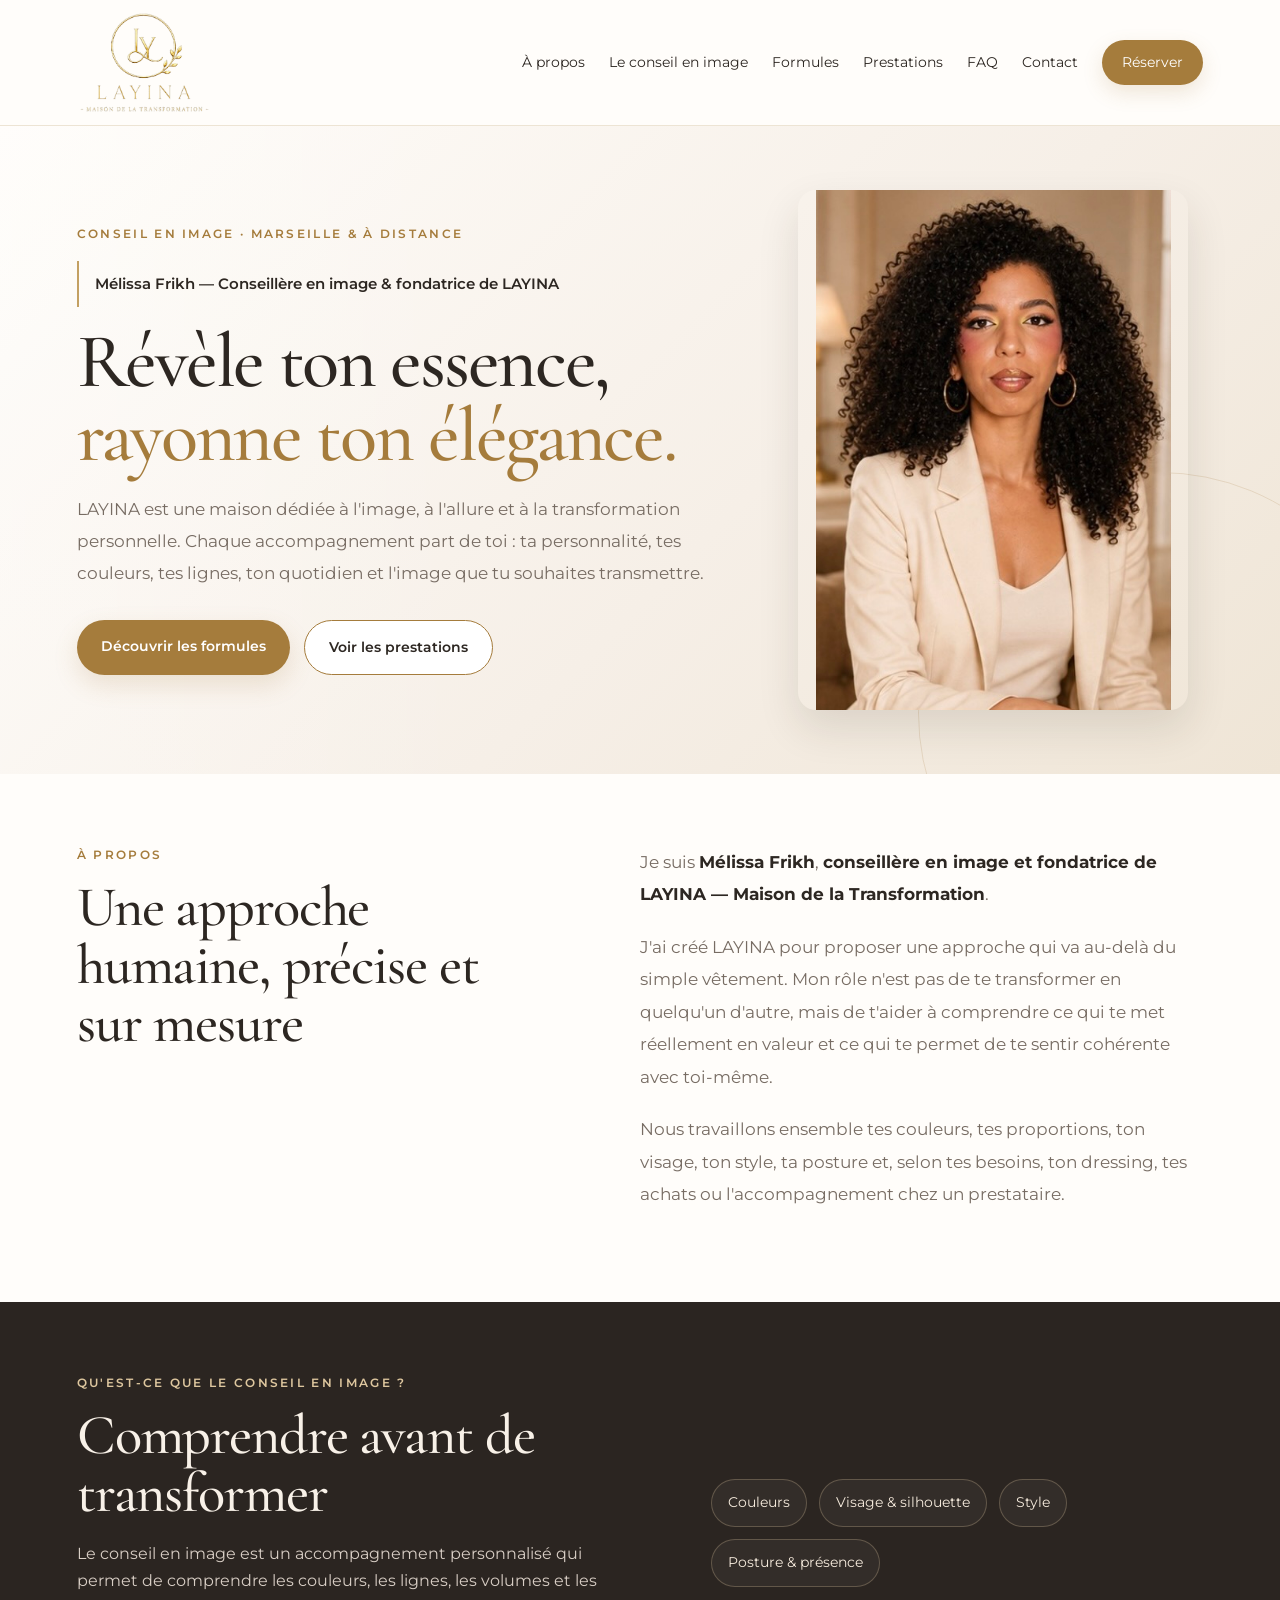
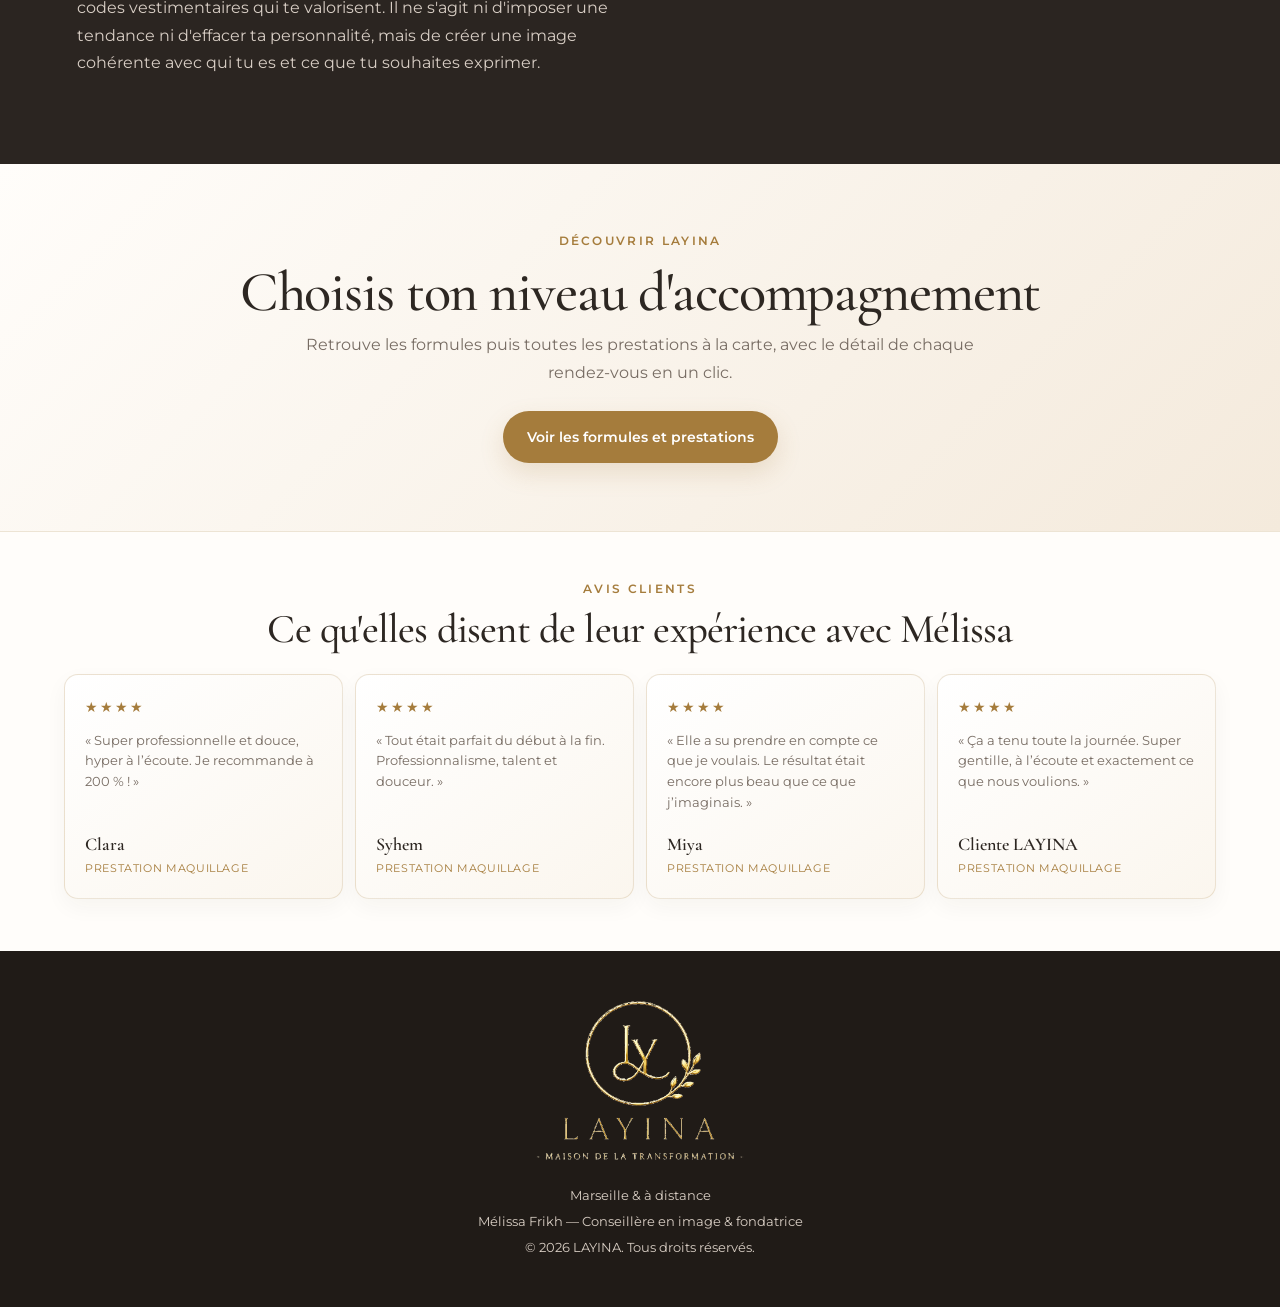
==== index.html @ 698fbc64 "Remove duplicate homepage photo" ====
<!doctype html><html lang="fr"><head><meta charset="utf-8"><meta name="viewport" content="width=device-width,initial-scale=1"><meta name="description" content="LAYINA, Maison de la Transformation à Marseille. Conseil en image sur mesure par Mélissa Frikh."><title>LAYINA — Maison de la Transformation</title><link rel="preconnect" href="https://fonts.googleapis.com"><link rel="preconnect" href="https://fonts.gstatic.com" crossorigin><link href="https://fonts.googleapis.com/css2?family=Cormorant+Garamond:wght@500;600&family=Montserrat:wght@400;500;600&display=swap" rel="stylesheet"><link rel="stylesheet" href="styles.css"><link rel="stylesheet" href="premium.css"><link rel="stylesheet" href="site-additions.css"></head><body><header class="site-header"><a class="wordmark logo-link" href="index.html" aria-label="LAYINA — Accueil"><img class="header-logo" src="assets/logo-layina.png" alt="LAYINA — Maison de la transformation"></a><button class="menu-button" type="button" aria-label="Ouvrir le menu">☰</button><nav><a href="#apropos">À propos</a><a href="#conseil">Le conseil en image</a><a href="prestations.html#formules">Formules</a><a href="prestations.html#prestations">Prestations</a><a href="faq.html">FAQ</a><a href="faq.html#contact">Contact</a><a class="nav-cta" href="https://calendly.com/layina_maison" target="_blank" rel="noopener">Réserver</a></nav></header><main><section class="hero" id="accueil"><div class="hero-copy"><p class="eyebrow">Conseil en image · Marseille & à distance</p><p class="founder-line">Mélissa Frikh — Conseillère en image & fondatrice de LAYINA</p><h1>Révèle ton essence,<br><em>rayonne ton élégance.</em></h1><p class="hero-lead">LAYINA est une maison dédiée à l'image, à l'allure et à la transformation personnelle. Chaque accompagnement part de toi : ta personnalité, tes couleurs, tes lignes, ton quotidien et l'image que tu souhaites transmettre.</p><div class="hero-actions"><a class="button primary" href="prestations.html#formules">Découvrir les formules</a><a class="button secondary" href="prestations.html#prestations">Voir les prestations</a></div></div><div class="hero-photo-wrap"><img class="hero-photo" src="assets/photo-accueil.jpg" alt="Mélissa Frikh — Fondatrice de LAYINA"></div></section><section class="about section compact-section" id="apropos"><div class="about-heading"><p class="eyebrow">À propos</p><h2>Une approche humaine, précise et sur mesure</h2></div><div class="about-copy"><p>Je suis <strong>Mélissa Frikh</strong>, <strong>conseillère en image et fondatrice de LAYINA — Maison de la Transformation</strong>.</p><p>J'ai créé LAYINA pour proposer une approche qui va au-delà du simple vêtement. Mon rôle n'est pas de te transformer en quelqu'un d'autre, mais de t'aider à comprendre ce qui te met réellement en valeur et ce qui te permet de te sentir cohérente avec toi-même.</p><p>Nous travaillons ensemble tes couleurs, tes proportions, ton visage, ton style, ta posture et, selon tes besoins, ton dressing, tes achats ou l'accompagnement chez un prestataire.</p></div></section><section class="editorial section compact-section" id="conseil"><div class="editorial-intro"><p class="eyebrow">Qu'est-ce que le conseil en image ?</p><h2>Comprendre avant de transformer</h2><p>Le conseil en image est un accompagnement personnalisé qui permet de comprendre les couleurs, les lignes, les volumes et les codes vestimentaires qui te valorisent. Il ne s'agit ni d'imposer une tendance ni d'effacer ta personnalité, mais de créer une image cohérente avec qui tu es et ce que tu souhaites exprimer.</p></div><div class="editorial-points"><span>Couleurs</span><span>Visage & silhouette</span><span>Style</span><span>Posture & présence</span></div></section><section class="home-cta"><p class="eyebrow">Découvrir LAYINA</p><h2>Choisis ton niveau d'accompagnement</h2><p>Retrouve les formules puis toutes les prestations à la carte, avec le détail de chaque rendez-vous en un clic.</p><a class="button primary" href="prestations.html">Voir les formules et prestations</a></section><section class="reviews" id="avis"><div class="reviews-inner"><div class="reviews-heading"><p class="eyebrow">Avis clients</p><h2>Ce qu'elles disent de leur expérience avec Mélissa</h2></div><div class="reviews-grid"><article class="review-card"><span class="review-stars">★★★★</span><p>« Super professionnelle et douce, hyper à l’écoute. Je recommande à 200 % ! »</p><strong>Clara</strong><small>Prestation maquillage</small></article><article class="review-card"><span class="review-stars">★★★★</span><p>« Tout était parfait du début à la fin. Professionnalisme, talent et douceur. »</p><strong>Syhem</strong><small>Prestation maquillage</small></article><article class="review-card"><span class="review-stars">★★★★</span><p>« Elle a su prendre en compte ce que je voulais. Le résultat était encore plus beau que ce que j’imaginais. »</p><strong>Miya</strong><small>Prestation maquillage</small></article><article class="review-card"><span class="review-stars">★★★★</span><p>« Ça a tenu toute la journée. Super gentille, à l’écoute et exactement ce que nous voulions. »</p><strong>Cliente LAYINA</strong><small>Prestation maquillage</small></article></div></div></section></main><footer><div class="footer-logo-wrap"><img class="footer-logo" src="assets/logo-layina.png" alt="LAYINA — Maison de la transformation"></div><p>Marseille & à distance</p><p>Mélissa Frikh — Conseillère en image & fondatrice</p><p>© <span id="year"></span> LAYINA. Tous droits réservés.</p></footer><script src="script.js"></script></body></html>
---- styles.css ----
:root{--cream:#f6efe7;--cream2:#fcfaf7;--paper:#fffdfa;--ink:#2d2722;--muted:#776c63;--gold:#c3a062;--gold2:#a57c3c;--dark:#2b2521;--line:rgba(165,124,60,.20);--shadow:0 16px 42px rgba(52,39,24,.08)}*{box-sizing:border-box}html{scroll-behavior:smooth}body{margin:0;background:var(--cream2);color:var(--ink);font-family:Montserrat,Arial,sans-serif;line-height:1.7}a{color:inherit;text-decoration:none}h1,h2,h3,.package-name{font-family:"Cormorant Garamond",Georgia,serif;font-weight:500}.site-header{position:sticky;top:0;z-index:60;display:flex;align-items:center;justify-content:space-between;padding:10px 6vw;background:rgba(255,253,250,.96);backdrop-filter:blur(12px);border-bottom:1px solid var(--line)}.wordmark{display:flex;flex-direction:column;line-height:1}.wordmark span{font-family:"Cormorant Garamond",Georgia,serif;font-size:2.1rem;font-weight:600;letter-spacing:.16em;color:var(--gold2)}.wordmark small{margin-top:6px;font-size:.61rem;text-transform:uppercase;letter-spacing:.13em;color:var(--gold2)}.logo-link{display:flex;align-items:center;flex-shrink:0}.header-logo{display:block;width:190px;max-height:82px;object-fit:contain}.site-header nav{display:flex;align-items:center;gap:24px;font-size:.86rem}.site-header nav a:hover{color:var(--gold2)}.nav-cta{background:var(--gold2);color:#fff;padding:11px 20px;border-radius:999px}.menu-button{display:none;border:0;background:none;color:var(--ink);font-size:1.7rem}.hero,.page-hero{position:relative;overflow:hidden;padding:92px 8vw;background:radial-gradient(circle at 86% 10%,rgba(195,160,98,.15),transparent 28%),linear-gradient(135deg,#fffdfa 0%,#f6efe7 52%,#efe5d6 100%)}.page-hero-compact{padding:64px 8vw}.hero:after,.page-hero:after{content:"";position:absolute;right:-120px;bottom:-180px;width:480px;height:480px;border:1px solid rgba(165,124,60,.18);border-radius:50%}.hero-copy{position:relative;z-index:1;max-width:900px}.eyebrow{text-transform:uppercase;letter-spacing:.20em;font-size:.72rem;color:var(--gold2);font-weight:600;margin:0}.founder-line{margin:16px 0 0;padding:10px 16px;border-left:2px solid var(--gold);font-size:.95rem;font-weight:600}h1{font-size:clamp(3.6rem,6vw,6.4rem);line-height:.96;margin:18px 0 22px;letter-spacing:-.03em}h1 em{color:var(--gold2);font-style:normal}.hero-lead,.page-hero>p:last-child{font-size:1.05rem;color:var(--muted);max-width:760px;line-height:1.9}.hero-actions{display:flex;gap:14px;flex-wrap:wrap;margin-top:30px}.button{display:inline-block;padding:14px 24px;border-radius:999px;font-weight:600;font-size:.9rem;transition:.2s}.button:hover{transform:translateY(-1px)}.primary{background:var(--gold2);color:#fff}.secondary{border:1px solid var(--gold2);background:#fff;color:var(--ink)}.section{padding:82px 6vw}.compact-section{padding-top:72px;padding-bottom:72px}.about{display:grid;grid-template-columns:.9fr 1.1fr;gap:8vw;background:var(--paper)}.about-heading{position:sticky;top:130px}h2{font-size:clamp(2.5rem,4.4vw,4.6rem);line-height:1.03;margin:12px 0 18px;letter-spacing:-.02em}.about-copy{font-size:1.04rem;color:var(--muted);line-height:1.95}.about-copy p{margin:0 0 20px}.about-copy strong{color:var(--ink)}.section-heading{max-width:880px;margin-bottom:48px}.section-heading.centered{text-align:center;margin:0 auto 44px}.section-heading>p:last-child{color:var(--muted)}.editorial{background:var(--dark);color:#f8f1e8;display:grid;grid-template-columns:1.05fr .95fr;gap:7vw;align-items:center}.editorial .eyebrow{color:#dec79f}.editorial-intro>p:last-child{color:#d8cec5;max-width:620px}.editorial-points{display:flex;flex-wrap:wrap;gap:12px;align-content:center}.editorial-points span{padding:11px 16px;border:1px solid rgba(222,199,159,.28);border-radius:999px;color:#f5eadc;background:rgba(255,255,255,.04);font-size:.88rem}.home-cta{text-align:center;padding:68px 6vw;background:linear-gradient(135deg,#fffdfa,#f4eadc)}.home-cta h2{margin-bottom:10px}.home-cta>p:not(.eyebrow){max-width:700px;margin:0 auto 25px;color:var(--muted)}.packages{background:var(--cream2)}.packages-grid{display:grid;grid-template-columns:repeat(3,1fr);gap:24px;max-width:1250px;margin:0 auto}.package{position:relative;background:#fff;border:1px solid var(--line);padding:38px;box-shadow:var(--shadow);display:flex;flex-direction:column;border-radius:16px}.package.featured{border:2px solid var(--gold);background:linear-gradient(180deg,#fffdf9,#f5ecdd);transform:translateY(-7px)}.badge{position:absolute;top:-15px;left:50%;transform:translateX(-50%);background:var(--gold2);color:#fff;padding:5px 18px;border-radius:999px;font-size:.7rem;text-transform:uppercase;letter-spacing:.15em;white-space:nowrap}.package-kicker{text-transform:uppercase;letter-spacing:.15em;font-size:.68rem;color:var(--gold2);font-weight:600;margin:0 0 4px}.package-name{font-size:2.15rem;margin:0}.package h3{font-size:3.1rem;color:var(--gold2);margin:6px 0 22px}.package ul{padding-left:20px;color:var(--muted);margin-bottom:28px}.package li{margin-bottom:9px}.package a{margin-top:auto;display:block;text-align:center;border:1px solid var(--gold2);padding:12px 16px;border-radius:999px;font-size:.82rem;font-weight:600}.package.featured a{background:var(--gold2);color:#fff}.services-accordion{background:var(--paper)}.accordion-list{max-width:1080px;margin:0 auto;display:flex;flex-direction:column;gap:10px}.accordion-list details{background:#fff;border:1px solid var(--line);border-radius:14px;box-shadow:0 8px 24px rgba(52,39,24,.045);overflow:hidden}.accordion-list summary{list-style:none;cursor:pointer;display:grid;grid-template-columns:46px 1fr auto;align-items:center;gap:14px;padding:18px 22px}.accordion-list summary::-webkit-details-marker{display:none}.accordion-list summary span{font-family:"Cormorant Garamond",Georgia,serif;color:var(--gold);font-size:1.35rem}.accordion-list summary strong{font-family:"Cormorant Garamond",Georgia,serif;font-size:1.45rem;font-weight:500}.accordion-list summary small{color:var(--gold2);font-weight:600;white-space:nowrap}.accordion-list summary:after{content:"+";grid-column:4;font-size:1.4rem;color:var(--gold2)}.accordion-list details[open] summary{background:linear-gradient(90deg,#fff,#fbf6ee);border-bottom:1px solid var(--line)}.accordion-list details[open] summary:after{content:"−"}.accordion-content{display:grid;grid-template-columns:repeat(3,1fr);gap:26px;padding:24px 24px 26px}.accordion-content h3{font-size:1.4rem;margin:0 0 7px;color:var(--gold2)}.accordion-content p{margin:0;color:var(--muted);font-size:.93rem}.contact{display:grid;grid-template-columns:1.1fr .9fr;gap:70px;padding:80px 7vw;background:linear-gradient(135deg,#f7f0e7,#efe4d4)}.contact>div:first-child p:not(.eyebrow){color:var(--muted);max-width:650px;margin-bottom:24px}.contact-links{display:flex;flex-direction:column;justify-content:center;gap:16px}.contact-links a{font-size:1.02rem;border-bottom:1px solid rgba(45,39,34,.14);padding-bottom:12px}footer{text-align:center;padding:48px 20px;background:#201b17;color:#d8cec4}.footer-logo-wrap{display:flex;justify-content:center;margin:0 auto 14px}.footer-logo{display:block;width:260px;max-width:80vw;height:auto;object-fit:contain}.footer-brand{display:flex;flex-direction:column;align-items:center;margin-bottom:15px;color:var(--gold)}.footer-brand strong{font-family:"Cormorant Garamond",Georgia,serif;font-size:2.3rem;letter-spacing:.16em}.footer-brand span{font-size:.68rem;letter-spacing:.13em;text-transform:uppercase}footer p{margin:4px 0;font-size:.82rem}@media(max-width:1050px){.packages-grid{grid-template-columns:1fr}.package.featured{transform:none}}@media(max-width:900px){.menu-button{display:block}.site-header nav{display:none;position:absolute;left:0;right:0;top:86px;background:#fff;padding:24px 6vw;flex-direction:column;align-items:flex-start;border-bottom:1px solid var(--line)}.site-header nav.open{display:flex}.about,.editorial,.contact{grid-template-columns:1fr}.about-heading{position:static}.accordion-content{grid-template-columns:1fr}}@media(max-width:600px){.site-header{padding:8px 18px}.header-logo{width:155px;max-height:68px}.wordmark span{font-size:1.72rem}.wordmark small{font-size:.55rem}.hero,.page-hero{padding:64px 20px}.page-hero-compact{padding:48px 20px}.hero-actions{flex-direction:column}.button{width:100%;text-align:center}.section,.contact{padding:58px 20px}h1{font-size:3.2rem}.packages-grid{gap:18px}.accordion-list summary{grid-template-columns:34px 1fr auto;padding:15px 16px;gap:10px}.accordion-list summary strong{font-size:1.2rem}.accordion-list summary small{font-size:.75rem}.accordion-list summary:after{display:none}.accordion-content{padding:20px 18px 22px}.editorial-points{gap:9px}.footer-logo{width:220px}}
---- premium.css ----
/* Finitions premium LAYINA */
.site-header nav a{position:relative}.site-header nav a:not(.nav-cta)::after{content:"";position:absolute;left:0;right:100%;bottom:-7px;height:1px;background:var(--gold2);transition:right .25s ease}.site-header nav a:not(.nav-cta):hover::after,.site-header nav a[aria-current="page"]::after{right:0}.nav-cta{box-shadow:0 8px 20px rgba(165,124,60,.18)}
.button{transition:transform .2s ease,box-shadow .2s ease,background .2s ease}.button:hover{transform:translateY(-2px)}.primary{box-shadow:0 10px 24px rgba(165,124,60,.18)}.primary:hover{box-shadow:0 14px 30px rgba(165,124,60,.24)}.secondary:hover{background:#fbf6ee}
.hero,.page-hero{isolation:isolate}.hero::before,.page-hero::before{content:"";position:absolute;inset:0;background:linear-gradient(90deg,rgba(255,255,255,.22),transparent 38%);pointer-events:none;z-index:0}.hero-copy,.page-hero>*{position:relative;z-index:1}
.package{transition:transform .25s ease,box-shadow .25s ease,border-color .25s ease}.package:hover{transform:translateY(-4px);box-shadow:0 22px 48px rgba(52,39,24,.11);border-color:rgba(165,124,60,.36)}.package.featured:hover{transform:translateY(-10px)}
.accordion-list details{transition:border-color .2s ease,box-shadow .2s ease}.accordion-list details:hover{border-color:rgba(165,124,60,.38);box-shadow:0 10px 28px rgba(52,39,24,.065)}.accordion-list details[open]{border-color:rgba(165,124,60,.42)}
.reviews{padding:48px 5vw 52px;background:var(--paper);border-top:1px solid var(--line)}.reviews-inner{max-width:1260px;margin:auto}.reviews-heading{text-align:center;max-width:760px;margin:0 auto 24px}.reviews-heading h2{font-size:clamp(2.1rem,3.2vw,3.3rem);margin:8px 0 0}.reviews-grid{display:grid;grid-template-columns:repeat(4,minmax(0,1fr));gap:12px}.review-card{display:flex;flex-direction:column;min-height:180px;padding:20px;background:linear-gradient(145deg,#fff,#fbf6ee);border:1px solid var(--line);border-radius:14px;box-shadow:0 8px 22px rgba(52,39,24,.045);transition:transform .2s ease,box-shadow .2s ease,border-color .2s ease}.review-card:hover{transform:translateY(-3px);box-shadow:0 14px 28px rgba(52,39,24,.07);border-color:rgba(165,124,60,.35)}.review-stars{display:block;margin-bottom:10px;color:var(--gold2);font-size:.9rem;letter-spacing:.14em}.review-card p{margin:0 0 16px;color:var(--muted);font-size:.84rem;line-height:1.55}.review-card strong{display:block;margin-top:auto;font-family:"Cormorant Garamond",Georgia,serif;font-size:1.12rem;font-weight:600;color:var(--ink)}.review-card small{display:block;margin-top:1px;color:var(--gold2);font-size:.66rem;letter-spacing:.06em;text-transform:uppercase}

/* Prestations en cartes avec photos */
.services-accordion .accordion-list{display:grid;grid-template-columns:repeat(3,minmax(0,1fr));gap:18px;max-width:1180px}.services-accordion .accordion-list details{border-radius:16px;background:#fff;overflow:hidden;align-self:start}.services-accordion .accordion-list summary{display:grid;grid-template-columns:1fr auto;gap:8px 12px;padding:0 0 16px;align-items:center}.services-accordion .accordion-list summary>span{display:none}.services-accordion .accordion-list summary strong{grid-column:1;font-size:1.45rem;padding:0 18px;line-height:1.1}.services-accordion .accordion-list summary small{grid-column:1;padding:0 18px;color:var(--gold2);font-size:.78rem}.services-accordion .accordion-list summary:after{grid-column:2;grid-row:2/4;align-self:center;margin-right:18px}.services-accordion .service-image{grid-column:1/-1;width:100%;height:245px;display:block;object-fit:cover;background:#f6efe7;margin:0 0 14px}.services-accordion .service-image-style{object-fit:cover;object-position:center;background:#f6efe7}.services-accordion .service-image-posture{object-fit:cover;object-position:center;background:#f6efe7}.services-accordion .accordion-list details[open] summary{background:#fff}.services-accordion .accordion-list details[open] .accordion-content{border-top:1px solid var(--line);background:#fffdfa}.services-accordion .accordion-content{grid-template-columns:1fr;padding:20px}.services-accordion .accordion-content>div+div{padding-top:14px;border-top:1px solid rgba(165,124,60,.12)}

/* Logo officiel + photo d'accueil */
.wordmark{width:220px;height:105px;background:none!important;overflow:hidden;display:flex;align-items:center;flex:0 0 auto}.wordmark span,.wordmark small{position:absolute;left:-9999px}.header-logo{display:block;width:220px!important;height:105px!important;max-width:220px!important;max-height:105px!important;object-fit:contain;object-position:left center}.footer-logo-wrap{display:flex;justify-content:center;align-items:center;margin:0 auto 18px}.footer-logo{display:block;width:220px!important;height:auto!important;max-width:220px!important;max-height:220px!important;object-fit:contain}
.hero{background:linear-gradient(90deg,#fffdfa 0%,#f6efe7 48%,rgba(246,239,231,.76) 60%,rgba(246,239,231,.12) 100%),url('assets/photo-accueil.jpg') right center/46% 100% no-repeat}.hero-copy{max-width:680px}

@media(max-width:1050px){.package.featured:hover{transform:translateY(-4px)}.services-accordion .accordion-list{grid-template-columns:repeat(2,minmax(0,1fr))}}
@media(max-width:900px){.reviews-grid{grid-template-columns:none;grid-auto-flow:column;grid-auto-columns:minmax(245px,72vw);overflow-x:auto;padding:2px 2px 10px;scroll-snap-type:x proximity;overscroll-behavior-inline:contain}.review-card{scroll-snap-align:start}.reviews-grid::-webkit-scrollbar{height:5px}.reviews-grid::-webkit-scrollbar-thumb{background:rgba(165,124,60,.25);border-radius:99px}.hero{background:linear-gradient(180deg,rgba(255,253,250,.98) 0%,rgba(246,239,231,.94) 58%,rgba(246,239,231,.82) 100%),url('assets/photo-accueil.jpg') center/cover no-repeat}.hero-copy{max-width:760px}.wordmark{width:190px;height:88px}.header-logo{width:190px!important;height:88px!important;max-width:190px!important;max-height:88px!important}.footer-logo{width:190px!important;max-width:190px!important}}
@media(max-width:600px){.reviews{padding:44px 20px 46px}.reviews-heading{margin-bottom:20px}.review-card{min-height:165px;padding:18px}.site-header nav a:not(.nav-cta)::after{display:none}.services-accordion .accordion-list{grid-template-columns:1fr}.services-accordion .service-image{height:235px}.services-accordion .accordion-list summary strong{font-size:1.35rem}.wordmark{width:170px;height:78px}.header-logo{width:170px!important;height:78px!important;max-width:170px!important;max-height:78px!important}.footer-logo{width:170px!important;max-width:170px!important}.package,.accordion-list details,.faq-list details,.contact-form{border-color:var(--line)!important;outline:none!important;-webkit-tap-highlight-color:transparent}.package:focus,.package:active,.accordion-list details:focus,.accordion-list details:active,.faq-list details:focus,.faq-list details:active{border-color:var(--line)!important;outline:none!important}}
---- site-additions.css ----
.faq-section{padding:82px 6vw;background:var(--cream2)}.faq-wrap{max-width:980px;margin:0 auto}.faq-heading{text-align:center;max-width:760px;margin:0 auto 38px}.faq-heading h2{margin-bottom:12px}.faq-heading>p:last-child{color:var(--muted)}.faq-list{display:flex;flex-direction:column;gap:10px}.faq-list details{background:#fff;border:1px solid var(--line);border-radius:14px;overflow:hidden;box-shadow:0 8px 24px rgba(52,39,24,.045)}.faq-list summary{cursor:pointer;list-style:none;padding:19px 22px;font-family:"Cormorant Garamond",Georgia,serif;font-size:1.35rem;font-weight:600;display:flex;align-items:center;justify-content:space-between;gap:18px}.faq-list summary::-webkit-details-marker{display:none}.faq-list summary:after{content:"+";color:var(--gold2);font-family:Montserrat,Arial,sans-serif;font-size:1.25rem;font-weight:400}.faq-list details[open] summary{border-bottom:1px solid var(--line);background:linear-gradient(90deg,#fff,#fbf6ee)}.faq-list details[open] summary:after{content:"−"}.faq-answer{padding:18px 22px 22px;color:var(--muted)}.faq-answer p{margin:0}.contact-form-section{padding:82px 6vw;background:linear-gradient(135deg,#fffdfa,#f3e8d8)}.contact-form-wrap{max-width:1120px;margin:0 auto;display:grid;grid-template-columns:.85fr 1.15fr;gap:64px;align-items:start}.contact-form-intro p:not(.eyebrow){color:var(--muted);max-width:520px}.contact-email{display:inline-block;margin-top:12px;color:var(--gold2);font-weight:600;border-bottom:1px solid rgba(165,124,60,.35)}.contact-form{background:#fff;border:1px solid var(--line);border-radius:18px;padding:30px;box-shadow:var(--shadow)}.form-grid{display:grid;grid-template-columns:1fr 1fr;gap:18px}.form-field{display:flex;flex-direction:column;gap:7px}.form-field.full{grid-column:1/-1}.form-field label{font-size:.78rem;font-weight:600;letter-spacing:.04em}.form-field input,.form-field select,.form-field textarea{width:100%;border:1px solid rgba(45,39,34,.18);border-radius:10px;background:#fffdfa;color:var(--ink);font:inherit;padding:12px 13px;outline:none}.form-field textarea{min-height:140px;resize:vertical}.form-field input:focus,.form-field select:focus,.form-field textarea:focus{border-color:var(--gold2);box-shadow:0 0 0 3px rgba(165,124,60,.10)}.form-submit{border:0;cursor:pointer;margin-top:18px}.form-note{margin:13px 0 0;color:var(--muted);font-size:.76rem;line-height:1.55}.form-status{margin-top:12px;font-size:.82rem;color:var(--gold2);font-weight:600}.footer-contact{margin-top:10px}.footer-contact a{color:var(--gold);border-bottom:1px solid rgba(195,160,98,.35)}@media(max-width:900px){.contact-form-wrap{grid-template-columns:1fr;gap:34px}}@media(max-width:600px){.faq-section,.contact-form-section{padding:58px 20px}.faq-list summary{font-size:1.18rem;padding:16px}.faq-answer{padding:16px}.contact-form{padding:20px}.form-grid{grid-template-columns:1fr}.form-field.full{grid-column:auto}}

/* Logos uniformes */
.site-header .wordmark{width:220px!important;height:105px!important;background:none!important;display:flex;align-items:center;overflow:hidden;flex:0 0 auto}.site-header .header-logo{display:block;width:220px!important;height:105px!important;max-width:220px!important;max-height:105px!important;object-fit:contain!important;object-position:left center}.footer-logo-wrap{display:flex;justify-content:center;align-items:center;margin:0 auto 18px}.footer-logo{display:block;width:220px!important;max-width:220px!important;height:auto!important;max-height:220px!important;object-fit:contain}footer{padding:44px 20px!important}

/* Photo d'accueil nette : vraie image, plus de background photo */
.hero{display:grid!important;grid-template-columns:minmax(0,1fr) minmax(300px,420px)!important;align-items:center!important;gap:44px!important;min-height:620px!important;padding:64px 6vw!important;background:linear-gradient(135deg,#fffdfa 0%,#f6efe7 58%,#efe5d6 100%)!important}.hero-copy{max-width:680px!important}.hero-photo-wrap{display:flex;justify-content:center;align-items:center;position:relative;z-index:1}.hero-photo{display:block;width:100%;max-width:390px;height:auto;max-height:520px;object-fit:contain;object-position:center;border-radius:18px;box-shadow:0 18px 42px rgba(52,39,24,.12)}.hero-photo-mobile-wrap{display:none}

/* Harmonisation mobile */
a,button,summary,.package,.accordion-list details,.faq-list details,.review-card,.contact-form,.form-field input,.form-field select,.form-field textarea{-webkit-tap-highlight-color:transparent}
@media(max-width:900px){.site-header .wordmark{width:190px!important;height:88px!important}.site-header .header-logo{width:190px!important;height:88px!important;max-width:190px!important;max-height:88px!important}.footer-logo{width:190px!important;max-width:190px!important}.package,.accordion-list details,.faq-list details,.review-card,.contact-form{border-color:var(--line)!important}.form-field input,.form-field select,.form-field textarea{border-color:rgba(45,39,34,.18)!important}.form-field input:focus,.form-field select:focus,.form-field textarea:focus{border-color:var(--gold2)!important;box-shadow:0 0 0 3px rgba(165,124,60,.10)!important}.hero{grid-template-columns:1fr!important;gap:28px!important;min-height:auto!important;padding:48px 24px 54px!important}.hero-copy{max-width:100%!important}.hero-photo-wrap{width:100%}.hero-photo{width:min(100%,340px);max-width:340px;max-height:none;margin:0 auto}}
@media(max-width:600px){.site-header .wordmark{width:170px!important;height:78px!important}.site-header .header-logo{width:170px!important;height:78px!important;max-width:170px!important;max-height:78px!important}.footer-logo{width:170px!important;max-width:170px!important}.package,.accordion-list details,.faq-list details,.review-card,.contact-form{border:1px solid var(--line)!important}.hero{padding:40px 20px 46px!important}.hero>.hero-photo-wrap{display:none!important}.hero-photo-mobile-wrap{display:flex!important;justify-content:center;align-items:center;width:100%;margin:14px 0 22px}.hero-photo-mobile{display:block!important;width:220px!important;max-width:68vw!important;height:auto!important;max-height:none!important;margin:0 auto!important;border-radius:14px!important;object-fit:contain!important}}
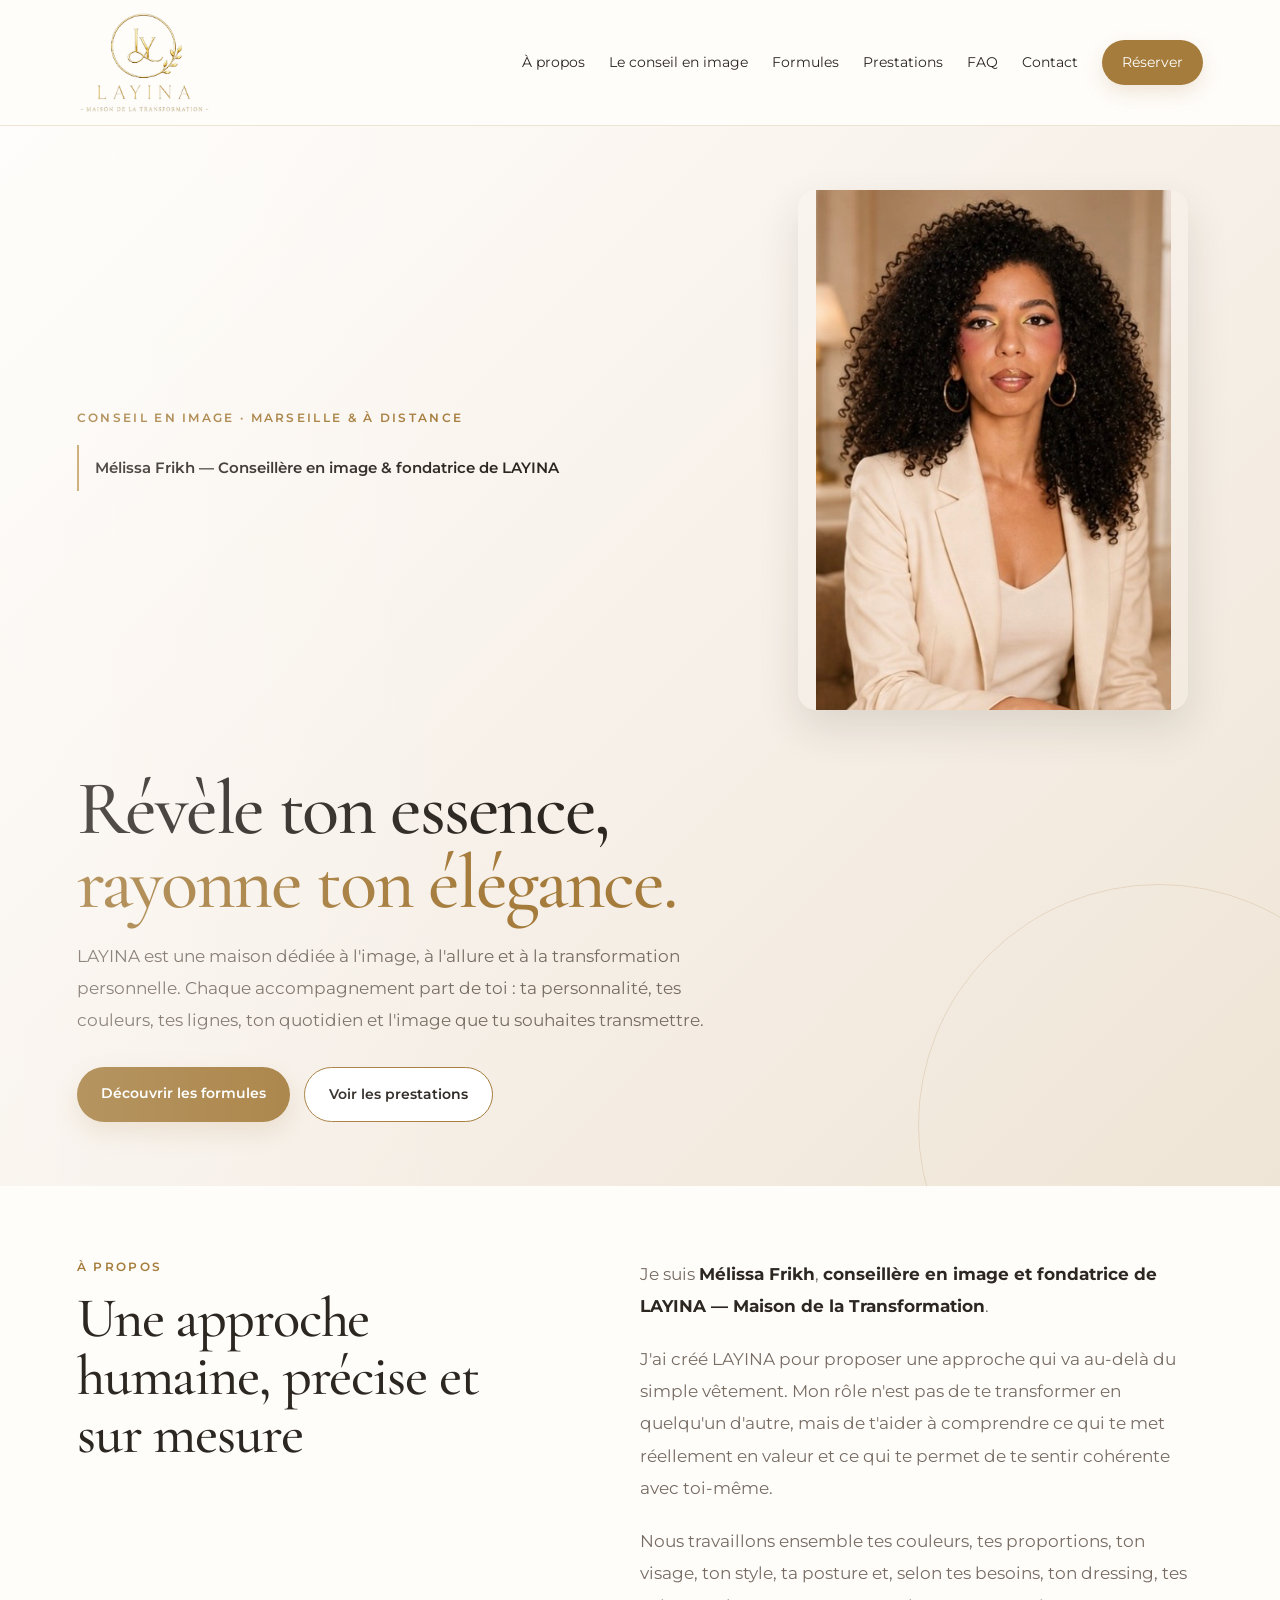
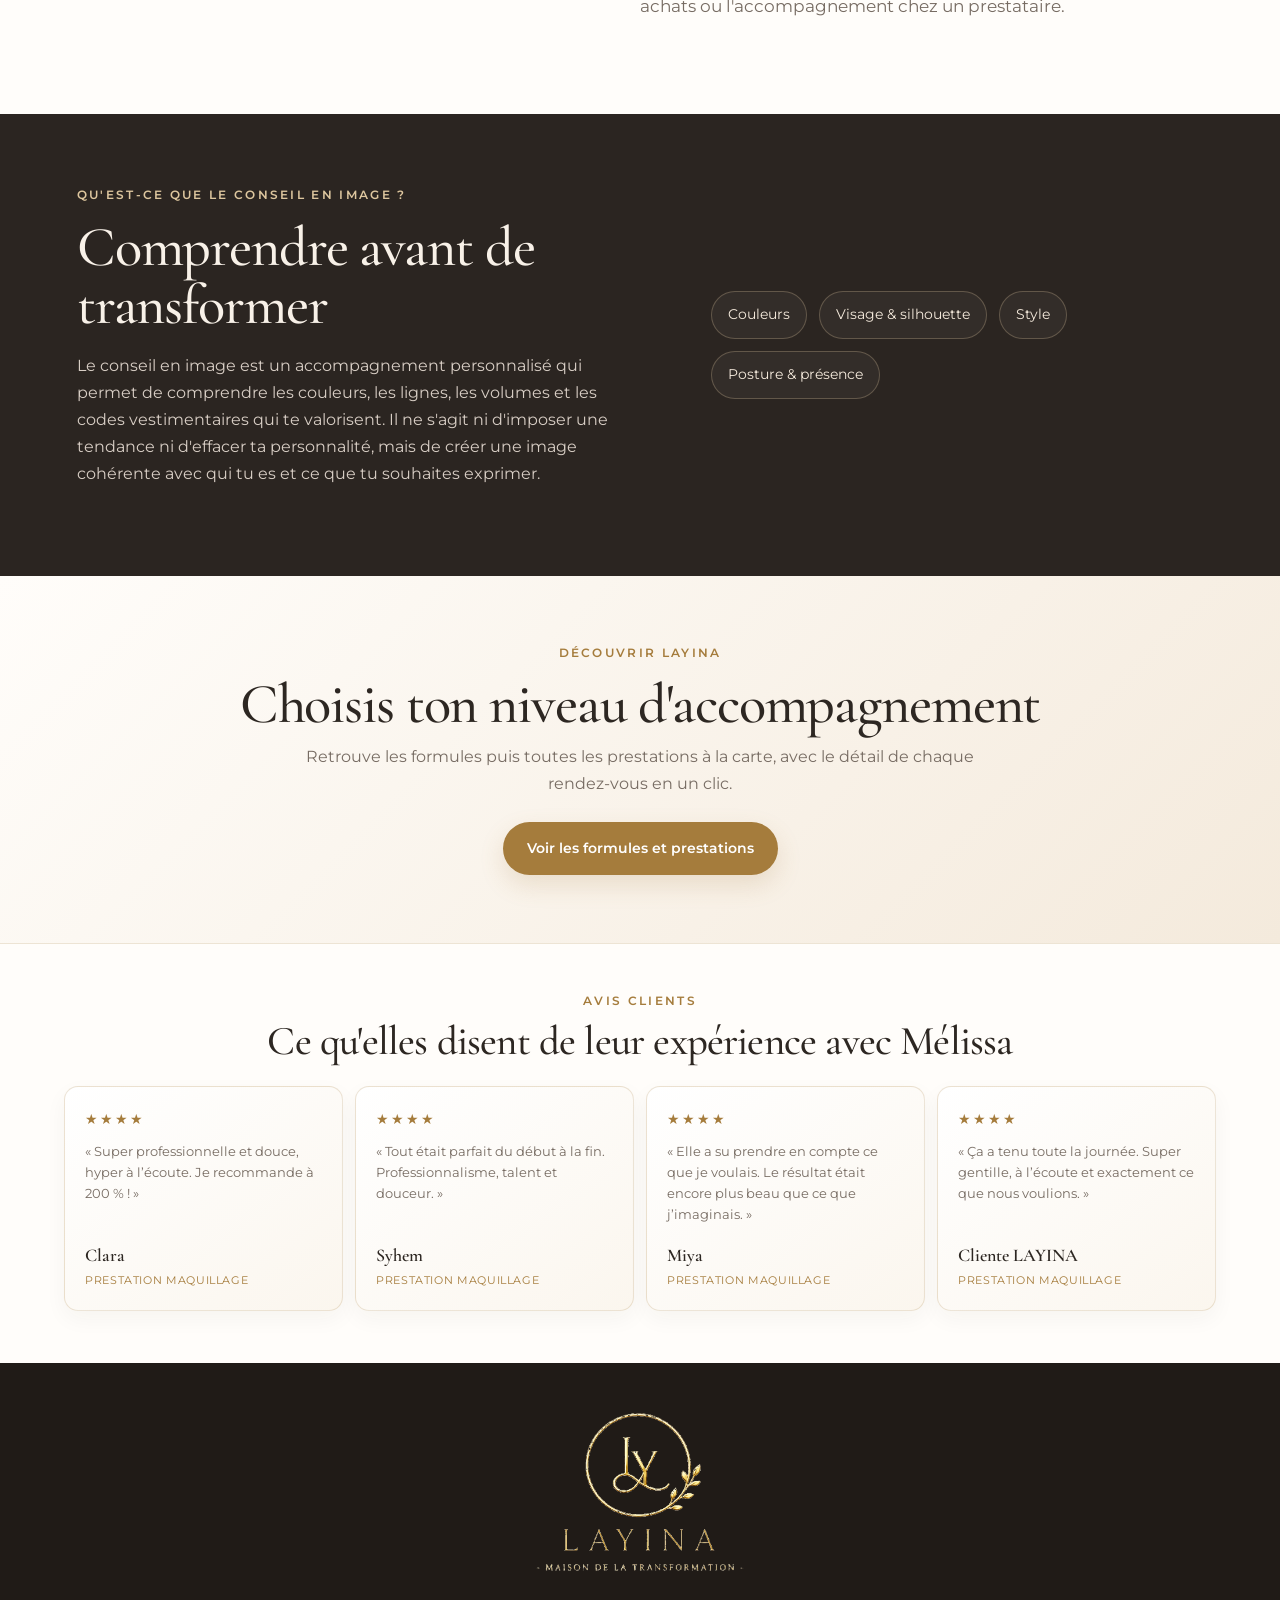
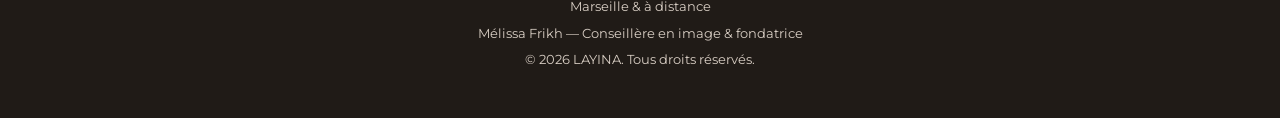
==== commit f615481e: "Positionne proprement la photo mobile sous le nom" ====
--- a/index.html
+++ b/index.html
@@ -1 +1 @@
-<!doctype html><html lang="fr"><head><meta charset="utf-8"><meta name="viewport" content="width=device-width,initial-scale=1"><meta name="description" content="LAYINA, Maison de la Transformation à Marseille. Conseil en image sur mesure par Mélissa Frikh."><title>LAYINA — Maison de la Transformation</title><link rel="preconnect" href="https://fonts.googleapis.com"><link rel="preconnect" href="https://fonts.gstatic.com" crossorigin><link href="https://fonts.googleapis.com/css2?family=Cormorant+Garamond:wght@500;600&family=Montserrat:wght@400;500;600&display=swap" rel="stylesheet"><link rel="stylesheet" href="styles.css"><link rel="stylesheet" href="premium.css"><link rel="stylesheet" href="site-additions.css"></head><body><header class="site-header"><a class="wordmark logo-link" href="index.html" aria-label="LAYINA — Accueil"><img class="header-logo" src="assets/logo-layina.png" alt="LAYINA — Maison de la transformation"></a><button class="menu-button" type="button" aria-label="Ouvrir le menu">☰</button><nav><a href="#apropos">À propos</a><a href="#conseil">Le conseil en image</a><a href="prestations.html#formules">Formules</a><a href="prestations.html#prestations">Prestations</a><a href="faq.html">FAQ</a><a href="faq.html#contact">Contact</a><a class="nav-cta" href="https://calendly.com/layina_maison" target="_blank" rel="noopener">Réserver</a></nav></header><main><section class="hero" id="accueil"><div class="hero-copy"><p class="eyebrow">Conseil en image · Marseille & à distance</p><p class="founder-line">Mélissa Frikh — Conseillère en image & fondatrice de LAYINA</p><h1>Révèle ton essence,<br><em>rayonne ton élégance.</em></h1><p class="hero-lead">LAYINA est une maison dédiée à l'image, à l'allure et à la transformation personnelle. Chaque accompagnement part de toi : ta personnalité, tes couleurs, tes lignes, ton quotidien et l'image que tu souhaites transmettre.</p><div class="hero-actions"><a class="button primary" href="prestations.html#formules">Découvrir les formules</a><a class="button secondary" href="prestations.html#prestations">Voir les prestations</a></div></div><div class="hero-photo-wrap"><img class="hero-photo" src="assets/photo-accueil.jpg" alt="Mélissa Frikh — Fondatrice de LAYINA"></div></section><section class="about section compact-section" id="apropos"><div class="about-heading"><p class="eyebrow">À propos</p><h2>Une approche humaine, précise et sur mesure</h2></div><div class="about-copy"><p>Je suis <strong>Mélissa Frikh</strong>, <strong>conseillère en image et fondatrice de LAYINA — Maison de la Transformation</strong>.</p><p>J'ai créé LAYINA pour proposer une approche qui va au-delà du simple vêtement. Mon rôle n'est pas de te transformer en quelqu'un d'autre, mais de t'aider à comprendre ce qui te met réellement en valeur et ce qui te permet de te sentir cohérente avec toi-même.</p><p>Nous travaillons ensemble tes couleurs, tes proportions, ton visage, ton style, ta posture et, selon tes besoins, ton dressing, tes achats ou l'accompagnement chez un prestataire.</p></div></section><section class="editorial section compact-section" id="conseil"><div class="editorial-intro"><p class="eyebrow">Qu'est-ce que le conseil en image ?</p><h2>Comprendre avant de transformer</h2><p>Le conseil en image est un accompagnement personnalisé qui permet de comprendre les couleurs, les lignes, les volumes et les codes vestimentaires qui te valorisent. Il ne s'agit ni d'imposer une tendance ni d'effacer ta personnalité, mais de créer une image cohérente avec qui tu es et ce que tu souhaites exprimer.</p></div><div class="editorial-points"><span>Couleurs</span><span>Visage & silhouette</span><span>Style</span><span>Posture & présence</span></div></section><section class="home-cta"><p class="eyebrow">Découvrir LAYINA</p><h2>Choisis ton niveau d'accompagnement</h2><p>Retrouve les formules puis toutes les prestations à la carte, avec le détail de chaque rendez-vous en un clic.</p><a class="button primary" href="prestations.html">Voir les formules et prestations</a></section><section class="reviews" id="avis"><div class="reviews-inner"><div class="reviews-heading"><p class="eyebrow">Avis clients</p><h2>Ce qu'elles disent de leur expérience avec Mélissa</h2></div><div class="reviews-grid"><article class="review-card"><span class="review-stars">★★★★</span><p>« Super professionnelle et douce, hyper à l’écoute. Je recommande à 200 % ! »</p><strong>Clara</strong><small>Prestation maquillage</small></article><article class="review-card"><span class="review-stars">★★★★</span><p>« Tout était parfait du début à la fin. Professionnalisme, talent et douceur. »</p><strong>Syhem</strong><small>Prestation maquillage</small></article><article class="review-card"><span class="review-stars">★★★★</span><p>« Elle a su prendre en compte ce que je voulais. Le résultat était encore plus beau que ce que j’imaginais. »</p><strong>Miya</strong><small>Prestation maquillage</small></article><article class="review-card"><span class="review-stars">★★★★</span><p>« Ça a tenu toute la journée. Super gentille, à l’écoute et exactement ce que nous voulions. »</p><strong>Cliente LAYINA</strong><small>Prestation maquillage</small></article></div></div></section></main><footer><div class="footer-logo-wrap"><img class="footer-logo" src="assets/logo-layina.png" alt="LAYINA — Maison de la transformation"></div><p>Marseille & à distance</p><p>Mélissa Frikh — Conseillère en image & fondatrice</p><p>© <span id="year"></span> LAYINA. Tous droits réservés.</p></footer><script src="script.js"></script></body></html>+<!doctype html><html lang="fr"><head><meta charset="utf-8"><meta name="viewport" content="width=device-width,initial-scale=1"><meta name="description" content="LAYINA, Maison de la Transformation à Marseille. Conseil en image sur mesure par Mélissa Frikh."><title>LAYINA — Maison de la Transformation</title><link rel="preconnect" href="https://fonts.googleapis.com"><link rel="preconnect" href="https://fonts.gstatic.com" crossorigin><link href="https://fonts.googleapis.com/css2?family=Cormorant+Garamond:wght@500;600&family=Montserrat:wght@400;500;600&display=swap" rel="stylesheet"><link rel="stylesheet" href="styles.css"><link rel="stylesheet" href="premium.css"><link rel="stylesheet" href="site-additions.css"></head><body><header class="site-header"><a class="wordmark logo-link" href="index.html" aria-label="LAYINA — Accueil"><img class="header-logo" src="assets/logo-layina.png" alt="LAYINA — Maison de la transformation"></a><button class="menu-button" type="button" aria-label="Ouvrir le menu">☰</button><nav><a href="#apropos">À propos</a><a href="#conseil">Le conseil en image</a><a href="prestations.html#formules">Formules</a><a href="prestations.html#prestations">Prestations</a><a href="faq.html">FAQ</a><a href="faq.html#contact">Contact</a><a class="nav-cta" href="https://calendly.com/layina_maison" target="_blank" rel="noopener">Réserver</a></nav></header><main><section class="hero" id="accueil"><div class="hero-copy-before"><p class="eyebrow">Conseil en image · Marseille & à distance</p><p class="founder-line">Mélissa Frikh — Conseillère en image & fondatrice de LAYINA</p></div><div class="hero-photo-wrap"><img class="hero-photo" src="assets/photo-accueil.jpg" alt="Mélissa Frikh — Fondatrice de LAYINA"></div><div class="hero-copy-after"><h1>Révèle ton essence,<br><em>rayonne ton élégance.</em></h1><p class="hero-lead">LAYINA est une maison dédiée à l'image, à l'allure et à la transformation personnelle. Chaque accompagnement part de toi : ta personnalité, tes couleurs, tes lignes, ton quotidien et l'image que tu souhaites transmettre.</p><div class="hero-actions"><a class="button primary" href="prestations.html#formules">Découvrir les formules</a><a class="button secondary" href="prestations.html#prestations">Voir les prestations</a></div></div></section><section class="about section compact-section" id="apropos"><div class="about-heading"><p class="eyebrow">À propos</p><h2>Une approche humaine, précise et sur mesure</h2></div><div class="about-copy"><p>Je suis <strong>Mélissa Frikh</strong>, <strong>conseillère en image et fondatrice de LAYINA — Maison de la Transformation</strong>.</p><p>J'ai créé LAYINA pour proposer une approche qui va au-delà du simple vêtement. Mon rôle n'est pas de te transformer en quelqu'un d'autre, mais de t'aider à comprendre ce qui te met réellement en valeur et ce qui te permet de te sentir cohérente avec toi-même.</p><p>Nous travaillons ensemble tes couleurs, tes proportions, ton visage, ton style, ta posture et, selon tes besoins, ton dressing, tes achats ou l'accompagnement chez un prestataire.</p></div></section><section class="editorial section compact-section" id="conseil"><div class="editorial-intro"><p class="eyebrow">Qu'est-ce que le conseil en image ?</p><h2>Comprendre avant de transformer</h2><p>Le conseil en image est un accompagnement personnalisé qui permet de comprendre les couleurs, les lignes, les volumes et les codes vestimentaires qui te valorisent. Il ne s'agit ni d'imposer une tendance ni d'effacer ta personnalité, mais de créer une image cohérente avec qui tu es et ce que tu souhaites exprimer.</p></div><div class="editorial-points"><span>Couleurs</span><span>Visage & silhouette</span><span>Style</span><span>Posture & présence</span></div></section><section class="home-cta"><p class="eyebrow">Découvrir LAYINA</p><h2>Choisis ton niveau d'accompagnement</h2><p>Retrouve les formules puis toutes les prestations à la carte, avec le détail de chaque rendez-vous en un clic.</p><a class="button primary" href="prestations.html">Voir les formules et prestations</a></section><section class="reviews" id="avis"><div class="reviews-inner"><div class="reviews-heading"><p class="eyebrow">Avis clients</p><h2>Ce qu'elles disent de leur expérience avec Mélissa</h2></div><div class="reviews-grid"><article class="review-card"><span class="review-stars">★★★★</span><p>« Super professionnelle et douce, hyper à l’écoute. Je recommande à 200 % ! »</p><strong>Clara</strong><small>Prestation maquillage</small></article><article class="review-card"><span class="review-stars">★★★★</span><p>« Tout était parfait du début à la fin. Professionnalisme, talent et douceur. »</p><strong>Syhem</strong><small>Prestation maquillage</small></article><article class="review-card"><span class="review-stars">★★★★</span><p>« Elle a su prendre en compte ce que je voulais. Le résultat était encore plus beau que ce que j’imaginais. »</p><strong>Miya</strong><small>Prestation maquillage</small></article><article class="review-card"><span class="review-stars">★★★★</span><p>« Ça a tenu toute la journée. Super gentille, à l’écoute et exactement ce que nous voulions. »</p><strong>Cliente LAYINA</strong><small>Prestation maquillage</small></article></div></div></section></main><footer><div class="footer-logo-wrap"><img class="footer-logo" src="assets/logo-layina.png" alt="LAYINA — Maison de la transformation"></div><p>Marseille & à distance</p><p>Mélissa Frikh — Conseillère en image & fondatrice</p><p>© <span id="year"></span> LAYINA. Tous droits réservés.</p></footer><script src="script.js"></script></body></html>
--- a/site-additions.css
+++ b/site-additions.css
@@ -10,3 +10,16 @@
 a,button,summary,.package,.accordion-list details,.faq-list details,.review-card,.contact-form,.form-field input,.form-field select,.form-field textarea{-webkit-tap-highlight-color:transparent}
 @media(max-width:900px){.site-header .wordmark{width:190px!important;height:88px!important}.site-header .header-logo{width:190px!important;height:88px!important;max-width:190px!important;max-height:88px!important}.footer-logo{width:190px!important;max-width:190px!important}.package,.accordion-list details,.faq-list details,.review-card,.contact-form{border-color:var(--line)!important}.form-field input,.form-field select,.form-field textarea{border-color:rgba(45,39,34,.18)!important}.form-field input:focus,.form-field select:focus,.form-field textarea:focus{border-color:var(--gold2)!important;box-shadow:0 0 0 3px rgba(165,124,60,.10)!important}.hero{grid-template-columns:1fr!important;gap:28px!important;min-height:auto!important;padding:48px 24px 54px!important}.hero-copy{max-width:100%!important}.hero-photo-wrap{width:100%}.hero-photo{width:min(100%,340px);max-width:340px;max-height:none;margin:0 auto}}
 @media(max-width:600px){.site-header .wordmark{width:170px!important;height:78px!important}.site-header .header-logo{width:170px!important;height:78px!important;max-width:170px!important;max-height:78px!important}.footer-logo{width:170px!important;max-width:170px!important}.package,.accordion-list details,.faq-list details,.review-card,.contact-form{border:1px solid var(--line)!important}.hero{padding:40px 20px 46px!important}.hero>.hero-photo-wrap{display:none!important}.hero-photo-mobile-wrap{display:flex!important;justify-content:center;align-items:center;width:100%;margin:14px 0 22px}.hero-photo-mobile{display:block!important;width:220px!important;max-width:68vw!important;height:auto!important;max-height:none!important;margin:0 auto!important;border-radius:14px!important;object-fit:contain!important}}
+
+/* Correctif final téléphone : une seule photo, placée sous le nom de Mélissa */
+@media(max-width:600px){
+  .hero{display:flex!important;flex-direction:column!important;gap:0!important;align-items:stretch!important}
+  .hero-copy{display:contents!important}
+  .hero .eyebrow{order:1}
+  .hero .founder-line{order:2}
+  .hero>.hero-photo-wrap{display:flex!important;order:3!important;width:100%!important;justify-content:center!important;align-items:center!important;margin:12px 0 20px!important}
+  .hero>.hero-photo-wrap .hero-photo{display:block!important;width:200px!important;max-width:62vw!important;height:auto!important;max-height:none!important;margin:0 auto!important;border-radius:14px!important;object-fit:contain!important}
+  .hero h1{order:4;margin-top:0!important}
+  .hero .hero-lead{order:5}
+  .hero .hero-actions{order:6}
+}
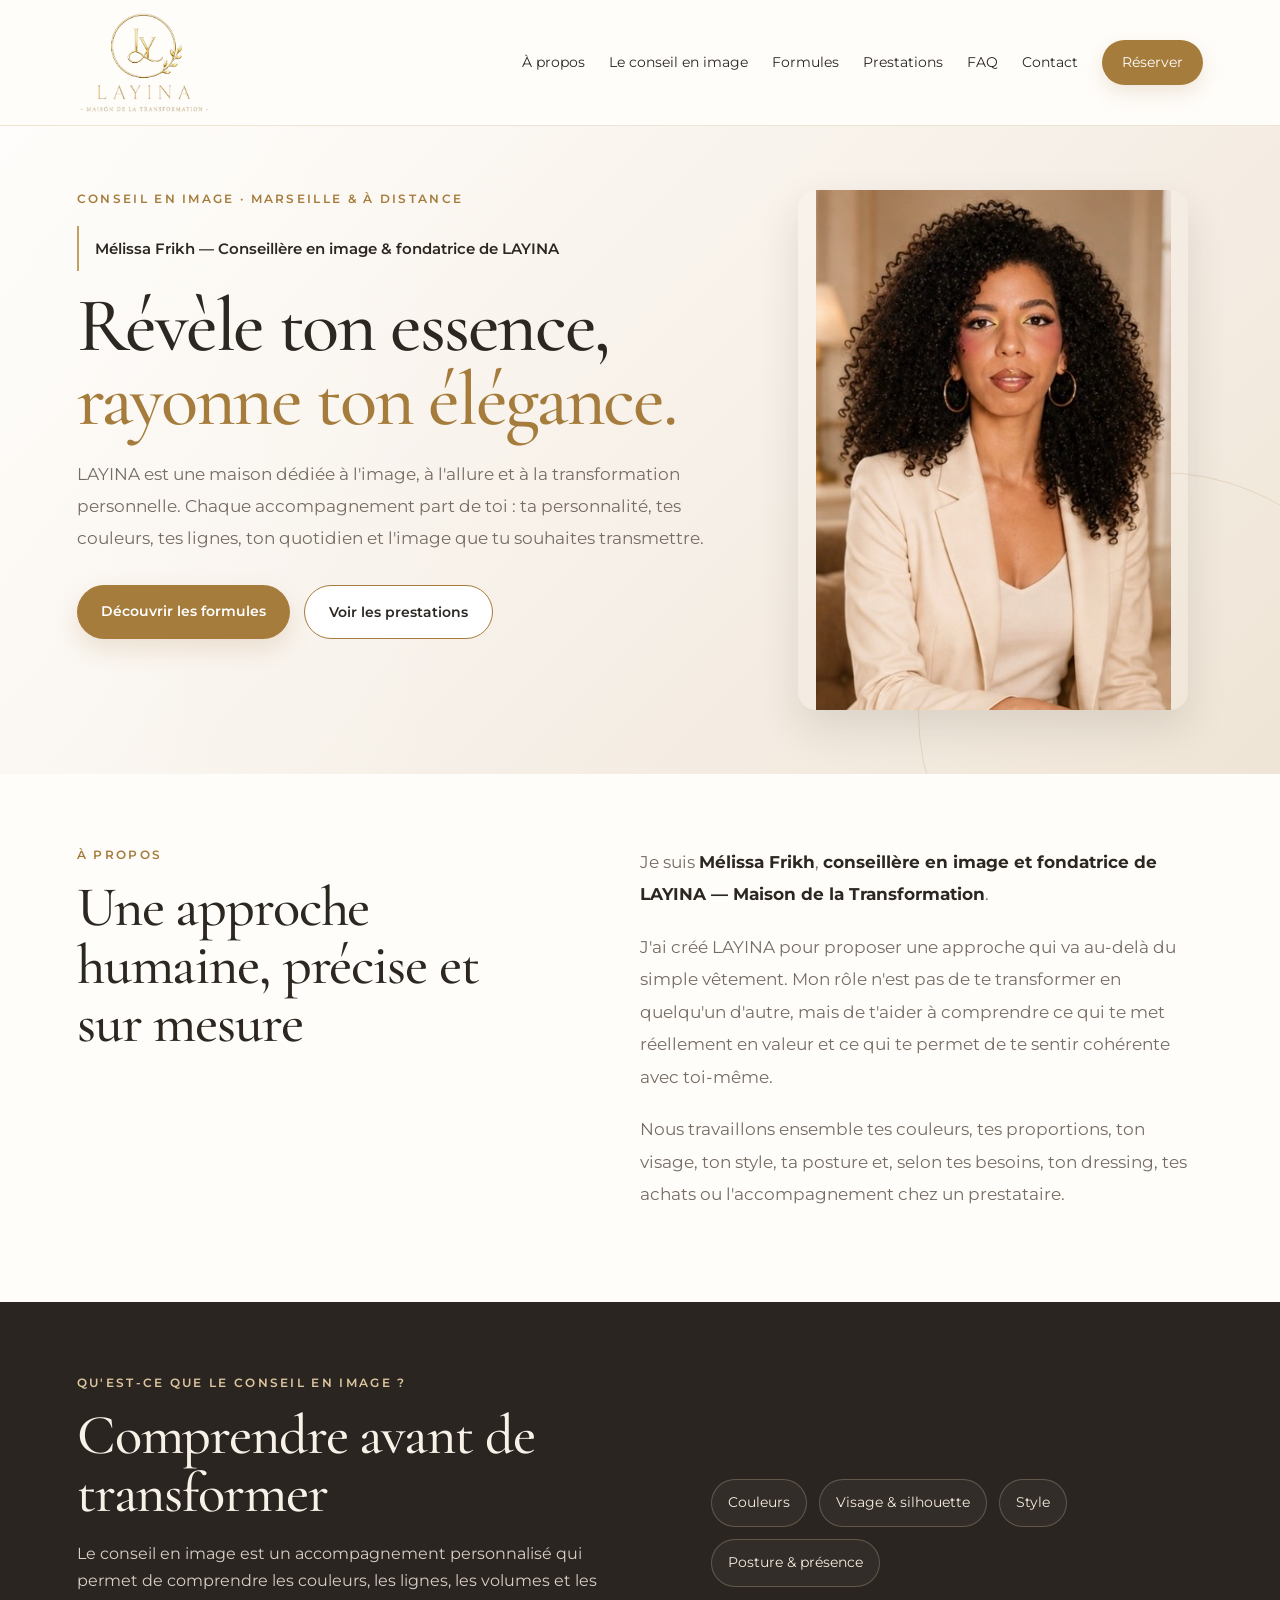
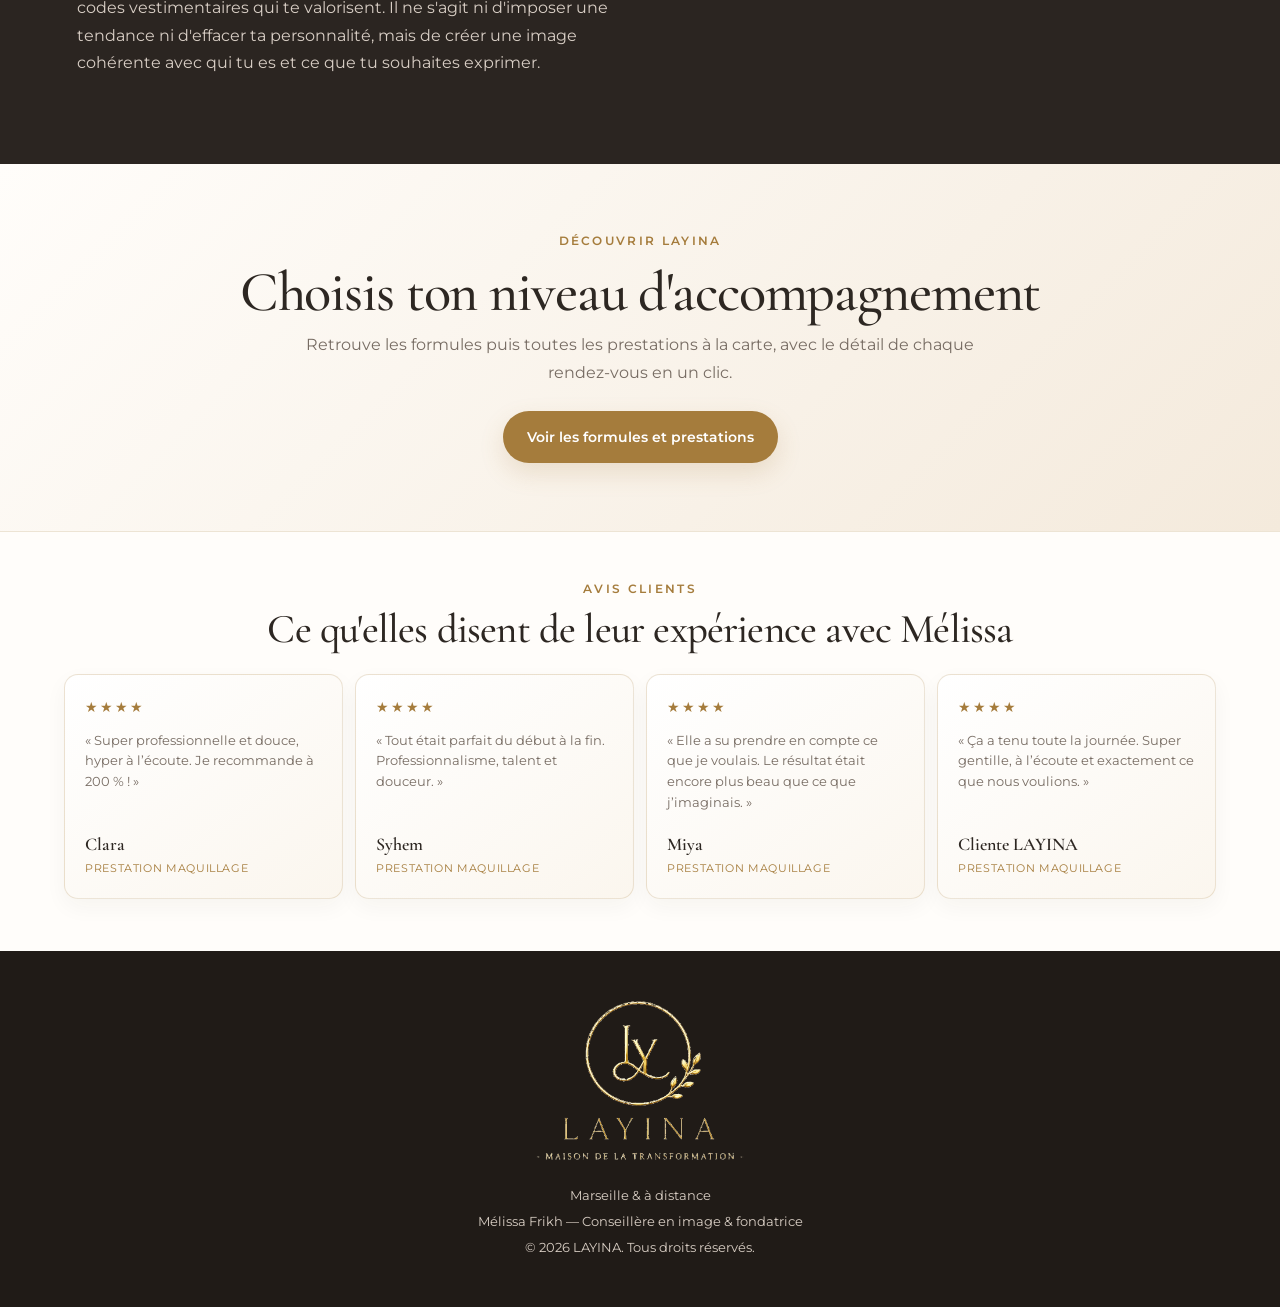
==== commit f556fa18: "Restore desktop hero and keep one responsive photo" ====
--- a/index.html
+++ b/index.html
@@ -1 +1 @@
-<!doctype html><html lang="fr"><head><meta charset="utf-8"><meta name="viewport" content="width=device-width,initial-scale=1"><meta name="description" content="LAYINA, Maison de la Transformation à Marseille. Conseil en image sur mesure par Mélissa Frikh."><title>LAYINA — Maison de la Transformation</title><link rel="preconnect" href="https://fonts.googleapis.com"><link rel="preconnect" href="https://fonts.gstatic.com" crossorigin><link href="https://fonts.googleapis.com/css2?family=Cormorant+Garamond:wght@500;600&family=Montserrat:wght@400;500;600&display=swap" rel="stylesheet"><link rel="stylesheet" href="styles.css"><link rel="stylesheet" href="premium.css"><link rel="stylesheet" href="site-additions.css"></head><body><header class="site-header"><a class="wordmark logo-link" href="index.html" aria-label="LAYINA — Accueil"><img class="header-logo" src="assets/logo-layina.png" alt="LAYINA — Maison de la transformation"></a><button class="menu-button" type="button" aria-label="Ouvrir le menu">☰</button><nav><a href="#apropos">À propos</a><a href="#conseil">Le conseil en image</a><a href="prestations.html#formules">Formules</a><a href="prestations.html#prestations">Prestations</a><a href="faq.html">FAQ</a><a href="faq.html#contact">Contact</a><a class="nav-cta" href="https://calendly.com/layina_maison" target="_blank" rel="noopener">Réserver</a></nav></header><main><section class="hero" id="accueil"><div class="hero-copy-before"><p class="eyebrow">Conseil en image · Marseille & à distance</p><p class="founder-line">Mélissa Frikh — Conseillère en image & fondatrice de LAYINA</p></div><div class="hero-photo-wrap"><img class="hero-photo" src="assets/photo-accueil.jpg" alt="Mélissa Frikh — Fondatrice de LAYINA"></div><div class="hero-copy-after"><h1>Révèle ton essence,<br><em>rayonne ton élégance.</em></h1><p class="hero-lead">LAYINA est une maison dédiée à l'image, à l'allure et à la transformation personnelle. Chaque accompagnement part de toi : ta personnalité, tes couleurs, tes lignes, ton quotidien et l'image que tu souhaites transmettre.</p><div class="hero-actions"><a class="button primary" href="prestations.html#formules">Découvrir les formules</a><a class="button secondary" href="prestations.html#prestations">Voir les prestations</a></div></div></section><section class="about section compact-section" id="apropos"><div class="about-heading"><p class="eyebrow">À propos</p><h2>Une approche humaine, précise et sur mesure</h2></div><div class="about-copy"><p>Je suis <strong>Mélissa Frikh</strong>, <strong>conseillère en image et fondatrice de LAYINA — Maison de la Transformation</strong>.</p><p>J'ai créé LAYINA pour proposer une approche qui va au-delà du simple vêtement. Mon rôle n'est pas de te transformer en quelqu'un d'autre, mais de t'aider à comprendre ce qui te met réellement en valeur et ce qui te permet de te sentir cohérente avec toi-même.</p><p>Nous travaillons ensemble tes couleurs, tes proportions, ton visage, ton style, ta posture et, selon tes besoins, ton dressing, tes achats ou l'accompagnement chez un prestataire.</p></div></section><section class="editorial section compact-section" id="conseil"><div class="editorial-intro"><p class="eyebrow">Qu'est-ce que le conseil en image ?</p><h2>Comprendre avant de transformer</h2><p>Le conseil en image est un accompagnement personnalisé qui permet de comprendre les couleurs, les lignes, les volumes et les codes vestimentaires qui te valorisent. Il ne s'agit ni d'imposer une tendance ni d'effacer ta personnalité, mais de créer une image cohérente avec qui tu es et ce que tu souhaites exprimer.</p></div><div class="editorial-points"><span>Couleurs</span><span>Visage & silhouette</span><span>Style</span><span>Posture & présence</span></div></section><section class="home-cta"><p class="eyebrow">Découvrir LAYINA</p><h2>Choisis ton niveau d'accompagnement</h2><p>Retrouve les formules puis toutes les prestations à la carte, avec le détail de chaque rendez-vous en un clic.</p><a class="button primary" href="prestations.html">Voir les formules et prestations</a></section><section class="reviews" id="avis"><div class="reviews-inner"><div class="reviews-heading"><p class="eyebrow">Avis clients</p><h2>Ce qu'elles disent de leur expérience avec Mélissa</h2></div><div class="reviews-grid"><article class="review-card"><span class="review-stars">★★★★</span><p>« Super professionnelle et douce, hyper à l’écoute. Je recommande à 200 % ! »</p><strong>Clara</strong><small>Prestation maquillage</small></article><article class="review-card"><span class="review-stars">★★★★</span><p>« Tout était parfait du début à la fin. Professionnalisme, talent et douceur. »</p><strong>Syhem</strong><small>Prestation maquillage</small></article><article class="review-card"><span class="review-stars">★★★★</span><p>« Elle a su prendre en compte ce que je voulais. Le résultat était encore plus beau que ce que j’imaginais. »</p><strong>Miya</strong><small>Prestation maquillage</small></article><article class="review-card"><span class="review-stars">★★★★</span><p>« Ça a tenu toute la journée. Super gentille, à l’écoute et exactement ce que nous voulions. »</p><strong>Cliente LAYINA</strong><small>Prestation maquillage</small></article></div></div></section></main><footer><div class="footer-logo-wrap"><img class="footer-logo" src="assets/logo-layina.png" alt="LAYINA — Maison de la transformation"></div><p>Marseille & à distance</p><p>Mélissa Frikh — Conseillère en image & fondatrice</p><p>© <span id="year"></span> LAYINA. Tous droits réservés.</p></footer><script src="script.js"></script></body></html>+<!doctype html><html lang="fr"><head><meta charset="utf-8"><meta name="viewport" content="width=device-width,initial-scale=1"><meta name="description" content="LAYINA, Maison de la Transformation à Marseille. Conseil en image sur mesure par Mélissa Frikh."><title>LAYINA — Maison de la Transformation</title><link rel="preconnect" href="https://fonts.googleapis.com"><link rel="preconnect" href="https://fonts.gstatic.com" crossorigin><link href="https://fonts.googleapis.com/css2?family=Cormorant+Garamond:wght@500;600&family=Montserrat:wght@400;500;600&display=swap" rel="stylesheet"><link rel="stylesheet" href="styles.css"><link rel="stylesheet" href="premium.css"><link rel="stylesheet" href="site-additions.css"></head><body><header class="site-header"><a class="wordmark logo-link" href="index.html" aria-label="LAYINA — Accueil"><img class="header-logo" src="assets/logo-layina.png" alt="LAYINA — Maison de la transformation"></a><button class="menu-button" type="button" aria-label="Ouvrir le menu">☰</button><nav><a href="#apropos">À propos</a><a href="#conseil">Le conseil en image</a><a href="prestations.html#formules">Formules</a><a href="prestations.html#prestations">Prestations</a><a href="faq.html">FAQ</a><a href="faq.html#contact">Contact</a><a class="nav-cta" href="https://calendly.com/layina_maison" target="_blank" rel="noopener">Réserver</a></nav></header><main><section class="hero" id="accueil"><div class="hero-copy"><p class="eyebrow">Conseil en image · Marseille & à distance</p><p class="founder-line">Mélissa Frikh — Conseillère en image & fondatrice de LAYINA</p><h1>Révèle ton essence,<br><em>rayonne ton élégance.</em></h1><p class="hero-lead">LAYINA est une maison dédiée à l'image, à l'allure et à la transformation personnelle. Chaque accompagnement part de toi : ta personnalité, tes couleurs, tes lignes, ton quotidien et l'image que tu souhaites transmettre.</p><div class="hero-actions"><a class="button primary" href="prestations.html#formules">Découvrir les formules</a><a class="button secondary" href="prestations.html#prestations">Voir les prestations</a></div></div><div class="hero-photo-wrap"><img class="hero-photo" src="assets/photo-accueil.jpg" alt="Mélissa Frikh — Fondatrice de LAYINA"></div></section><section class="about section compact-section" id="apropos"><div class="about-heading"><p class="eyebrow">À propos</p><h2>Une approche humaine, précise et sur mesure</h2></div><div class="about-copy"><p>Je suis <strong>Mélissa Frikh</strong>, <strong>conseillère en image et fondatrice de LAYINA — Maison de la Transformation</strong>.</p><p>J'ai créé LAYINA pour proposer une approche qui va au-delà du simple vêtement. Mon rôle n'est pas de te transformer en quelqu'un d'autre, mais de t'aider à comprendre ce qui te met réellement en valeur et ce qui te permet de te sentir cohérente avec toi-même.</p><p>Nous travaillons ensemble tes couleurs, tes proportions, ton visage, ton style, ta posture et, selon tes besoins, ton dressing, tes achats ou l'accompagnement chez un prestataire.</p></div></section><section class="editorial section compact-section" id="conseil"><div class="editorial-intro"><p class="eyebrow">Qu'est-ce que le conseil en image ?</p><h2>Comprendre avant de transformer</h2><p>Le conseil en image est un accompagnement personnalisé qui permet de comprendre les couleurs, les lignes, les volumes et les codes vestimentaires qui te valorisent. Il ne s'agit ni d'imposer une tendance ni d'effacer ta personnalité, mais de créer une image cohérente avec qui tu es et ce que tu souhaites exprimer.</p></div><div class="editorial-points"><span>Couleurs</span><span>Visage & silhouette</span><span>Style</span><span>Posture & présence</span></div></section><section class="home-cta"><p class="eyebrow">Découvrir LAYINA</p><h2>Choisis ton niveau d'accompagnement</h2><p>Retrouve les formules puis toutes les prestations à la carte, avec le détail de chaque rendez-vous en un clic.</p><a class="button primary" href="prestations.html">Voir les formules et prestations</a></section><section class="reviews" id="avis"><div class="reviews-inner"><div class="reviews-heading"><p class="eyebrow">Avis clients</p><h2>Ce qu'elles disent de leur expérience avec Mélissa</h2></div><div class="reviews-grid"><article class="review-card"><span class="review-stars">★★★★</span><p>« Super professionnelle et douce, hyper à l’écoute. Je recommande à 200 % ! »</p><strong>Clara</strong><small>Prestation maquillage</small></article><article class="review-card"><span class="review-stars">★★★★</span><p>« Tout était parfait du début à la fin. Professionnalisme, talent et douceur. »</p><strong>Syhem</strong><small>Prestation maquillage</small></article><article class="review-card"><span class="review-stars">★★★★</span><p>« Elle a su prendre en compte ce que je voulais. Le résultat était encore plus beau que ce que j’imaginais. »</p><strong>Miya</strong><small>Prestation maquillage</small></article><article class="review-card"><span class="review-stars">★★★★</span><p>« Ça a tenu toute la journée. Super gentille, à l’écoute et exactement ce que nous voulions. »</p><strong>Cliente LAYINA</strong><small>Prestation maquillage</small></article></div></div></section></main><footer><div class="footer-logo-wrap"><img class="footer-logo" src="assets/logo-layina.png" alt="LAYINA — Maison de la transformation"></div><p>Marseille & à distance</p><p>Mélissa Frikh — Conseillère en image & fondatrice</p><p>© <span id="year"></span> LAYINA. Tous droits réservés.</p></footer><script src="script.js"></script></body></html>
--- a/site-additions.css
+++ b/site-additions.css
@@ -3,23 +3,12 @@
 /* Logos uniformes */
 .site-header .wordmark{width:220px!important;height:105px!important;background:none!important;display:flex;align-items:center;overflow:hidden;flex:0 0 auto}.site-header .header-logo{display:block;width:220px!important;height:105px!important;max-width:220px!important;max-height:105px!important;object-fit:contain!important;object-position:left center}.footer-logo-wrap{display:flex;justify-content:center;align-items:center;margin:0 auto 18px}.footer-logo{display:block;width:220px!important;max-width:220px!important;height:auto!important;max-height:220px!important;object-fit:contain}footer{padding:44px 20px!important}
 
-/* Photo d'accueil nette : vraie image, plus de background photo */
-.hero{display:grid!important;grid-template-columns:minmax(0,1fr) minmax(300px,420px)!important;align-items:center!important;gap:44px!important;min-height:620px!important;padding:64px 6vw!important;background:linear-gradient(135deg,#fffdfa 0%,#f6efe7 58%,#efe5d6 100%)!important}.hero-copy{max-width:680px!important}.hero-photo-wrap{display:flex;justify-content:center;align-items:center;position:relative;z-index:1}.hero-photo{display:block;width:100%;max-width:390px;height:auto;max-height:520px;object-fit:contain;object-position:center;border-radius:18px;box-shadow:0 18px 42px rgba(52,39,24,.12)}.hero-photo-mobile-wrap{display:none}
+/* Accueil desktop inchangé visuellement */
+.hero{display:grid!important;grid-template-columns:minmax(0,1fr) minmax(300px,420px)!important;grid-template-rows:auto auto!important;align-items:center!important;column-gap:44px!important;row-gap:0!important;min-height:620px!important;padding:64px 6vw!important;background:linear-gradient(135deg,#fffdfa 0%,#f6efe7 58%,#efe5d6 100%)!important}.hero-copy-before{grid-column:1;grid-row:1;align-self:end;max-width:680px!important}.hero-copy-after{grid-column:1;grid-row:2;align-self:start;max-width:680px!important}.hero-photo-wrap{grid-column:2;grid-row:1 / span 2;display:flex;justify-content:center;align-items:center;position:relative;z-index:1}.hero-photo{display:block;width:100%;max-width:390px;height:auto;max-height:520px;object-fit:contain;object-position:center;border-radius:18px;box-shadow:0 18px 42px rgba(52,39,24,.12)}
 
 /* Harmonisation mobile */
 a,button,summary,.package,.accordion-list details,.faq-list details,.review-card,.contact-form,.form-field input,.form-field select,.form-field textarea{-webkit-tap-highlight-color:transparent}
-@media(max-width:900px){.site-header .wordmark{width:190px!important;height:88px!important}.site-header .header-logo{width:190px!important;height:88px!important;max-width:190px!important;max-height:88px!important}.footer-logo{width:190px!important;max-width:190px!important}.package,.accordion-list details,.faq-list details,.review-card,.contact-form{border-color:var(--line)!important}.form-field input,.form-field select,.form-field textarea{border-color:rgba(45,39,34,.18)!important}.form-field input:focus,.form-field select:focus,.form-field textarea:focus{border-color:var(--gold2)!important;box-shadow:0 0 0 3px rgba(165,124,60,.10)!important}.hero{grid-template-columns:1fr!important;gap:28px!important;min-height:auto!important;padding:48px 24px 54px!important}.hero-copy{max-width:100%!important}.hero-photo-wrap{width:100%}.hero-photo{width:min(100%,340px);max-width:340px;max-height:none;margin:0 auto}}
-@media(max-width:600px){.site-header .wordmark{width:170px!important;height:78px!important}.site-header .header-logo{width:170px!important;height:78px!important;max-width:170px!important;max-height:78px!important}.footer-logo{width:170px!important;max-width:170px!important}.package,.accordion-list details,.faq-list details,.review-card,.contact-form{border:1px solid var(--line)!important}.hero{padding:40px 20px 46px!important}.hero>.hero-photo-wrap{display:none!important}.hero-photo-mobile-wrap{display:flex!important;justify-content:center;align-items:center;width:100%;margin:14px 0 22px}.hero-photo-mobile{display:block!important;width:220px!important;max-width:68vw!important;height:auto!important;max-height:none!important;margin:0 auto!important;border-radius:14px!important;object-fit:contain!important}}
+@media(max-width:900px){.site-header .wordmark{width:190px!important;height:88px!important}.site-header .header-logo{width:190px!important;height:88px!important;max-width:190px!important;max-height:88px!important}.footer-logo{width:190px!important;max-width:190px!important}.package,.accordion-list details,.faq-list details,.review-card,.contact-form{border-color:var(--line)!important}.form-field input,.form-field select,.form-field textarea{border-color:rgba(45,39,34,.18)!important}.form-field input:focus,.form-field select:focus,.form-field textarea:focus{border-color:var(--gold2)!important;box-shadow:0 0 0 3px rgba(165,124,60,.10)!important}}
 
-/* Correctif final téléphone : une seule photo, placée sous le nom de Mélissa */
-@media(max-width:600px){
-  .hero{display:flex!important;flex-direction:column!important;gap:0!important;align-items:stretch!important}
-  .hero-copy{display:contents!important}
-  .hero .eyebrow{order:1}
-  .hero .founder-line{order:2}
-  .hero>.hero-photo-wrap{display:flex!important;order:3!important;width:100%!important;justify-content:center!important;align-items:center!important;margin:12px 0 20px!important}
-  .hero>.hero-photo-wrap .hero-photo{display:block!important;width:200px!important;max-width:62vw!important;height:auto!important;max-height:none!important;margin:0 auto!important;border-radius:14px!important;object-fit:contain!important}
-  .hero h1{order:4;margin-top:0!important}
-  .hero .hero-lead{order:5}
-  .hero .hero-actions{order:6}
-}+/* Téléphone : nom, petite photo, puis titre */
+@media(max-width:600px){.site-header .wordmark{width:170px!important;height:78px!important}.site-header .header-logo{width:170px!important;height:78px!important;max-width:170px!important;max-height:78px!important}.footer-logo{width:170px!important;max-width:170px!important}.package,.accordion-list details,.faq-list details,.review-card,.contact-form{border:1px solid var(--line)!important}.hero{grid-template-columns:1fr!important;grid-template-rows:auto auto auto!important;gap:0!important;min-height:auto!important;padding:40px 20px 46px!important}.hero-copy-before{grid-column:1!important;grid-row:1!important;max-width:100%!important}.hero-photo-wrap{grid-column:1!important;grid-row:2!important;width:100%!important;justify-content:center!important;margin:10px 0 18px!important}.hero-photo{width:160px!important;max-width:48vw!important;height:auto!important;max-height:none!important;margin:0 auto!important;border-radius:12px!important;object-fit:contain!important}.hero-copy-after{grid-column:1!important;grid-row:3!important;max-width:100%!important}.hero-copy-after h1{margin-top:0!important}}
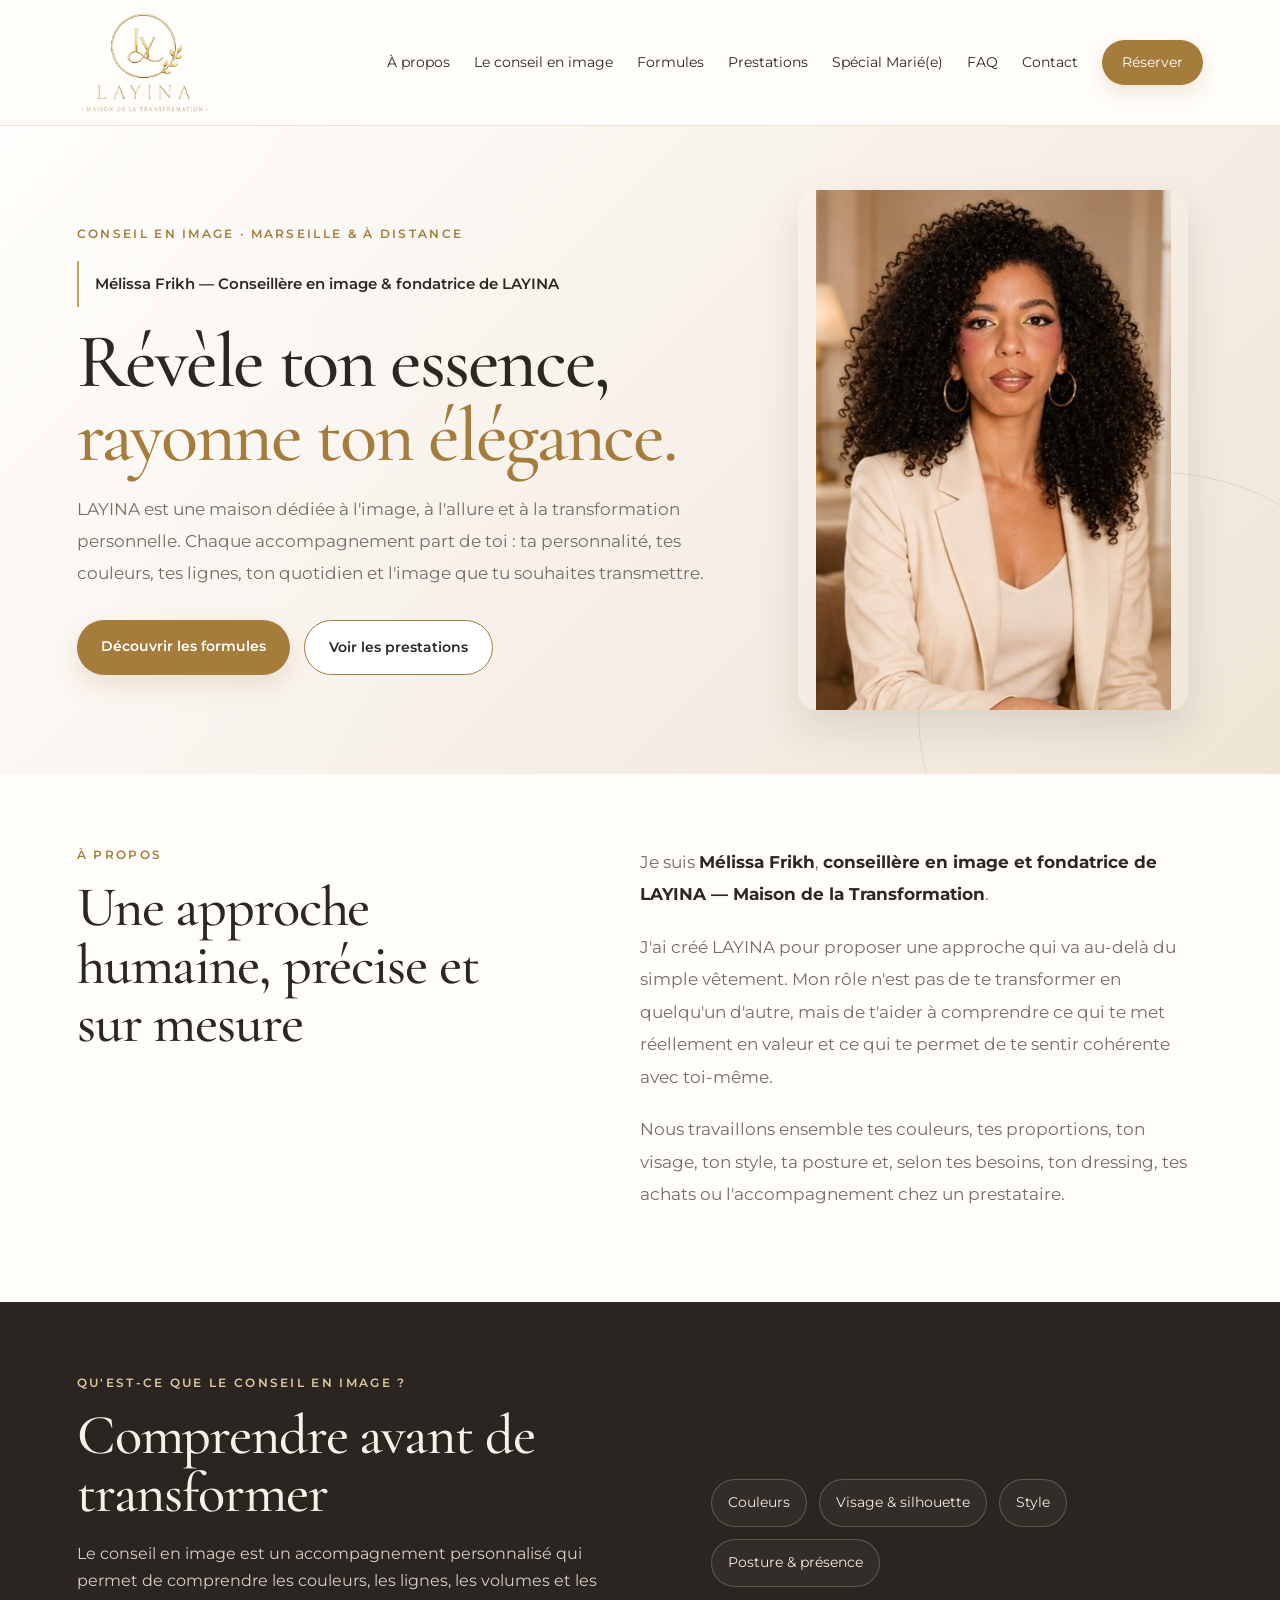
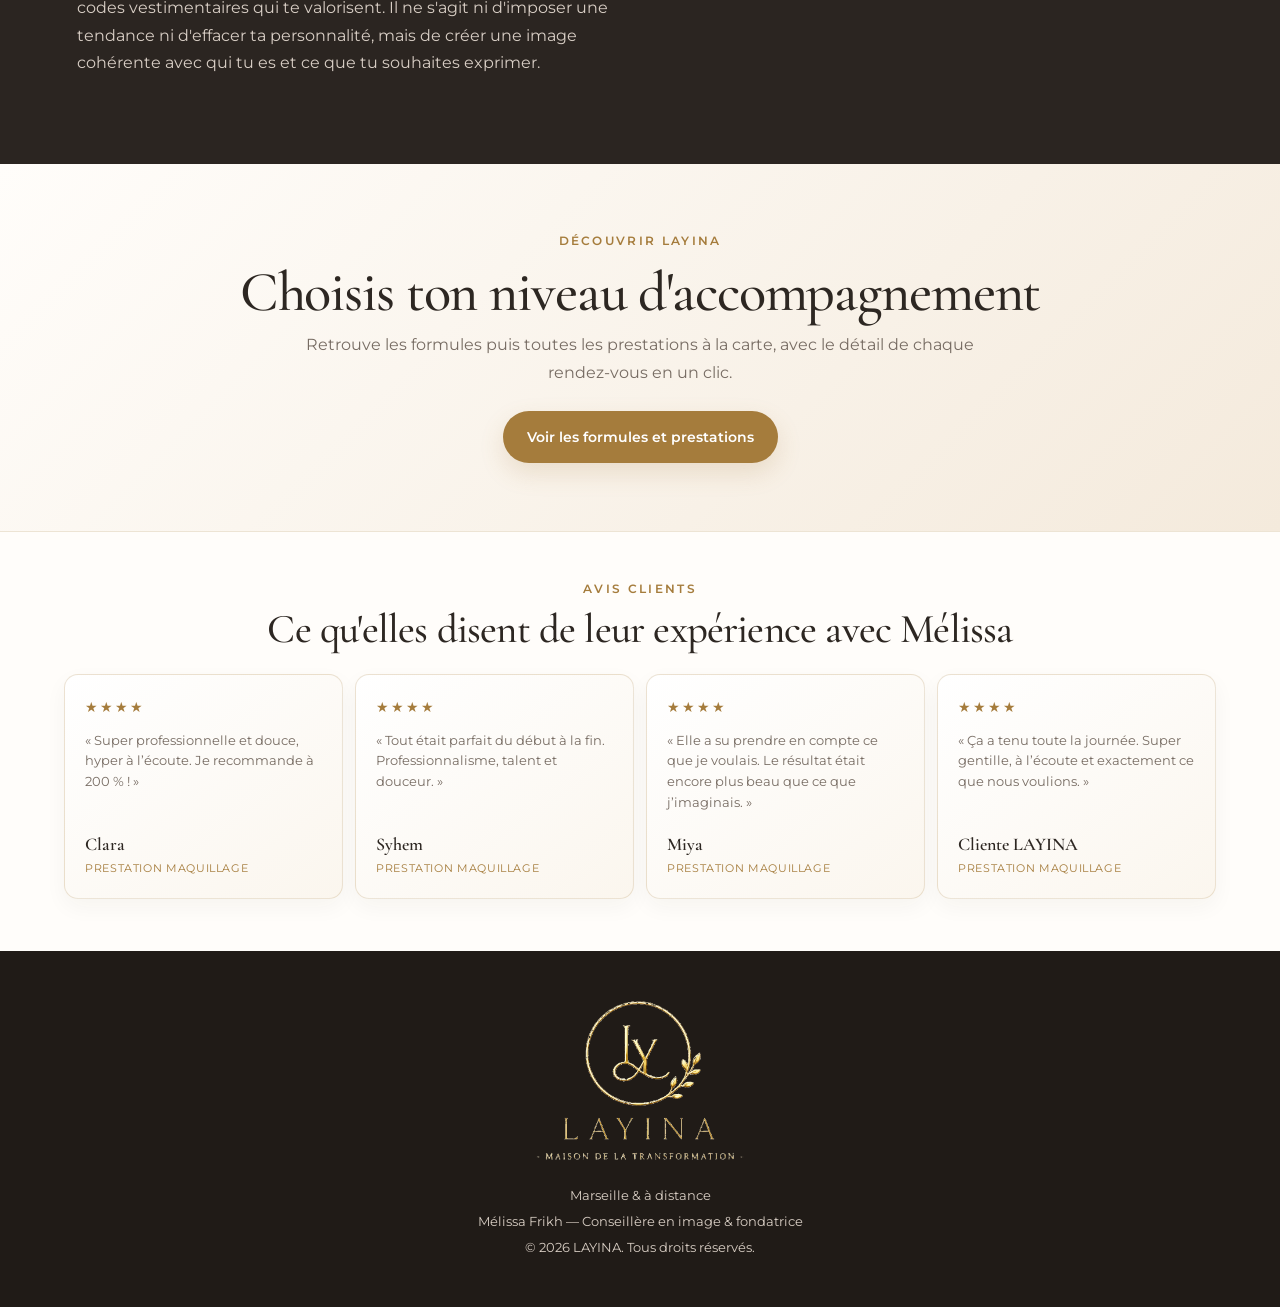
==== commit 3acb1efd: "Ajoute Spécial Marié(e) au menu" ====
--- a/index.html
+++ b/index.html
@@ -1 +1 @@
-<!doctype html><html lang="fr"><head><meta charset="utf-8"><meta name="viewport" content="width=device-width,initial-scale=1"><meta name="description" content="LAYINA, Maison de la Transformation à Marseille. Conseil en image sur mesure par Mélissa Frikh."><title>LAYINA — Maison de la Transformation</title><link rel="preconnect" href="https://fonts.googleapis.com"><link rel="preconnect" href="https://fonts.gstatic.com" crossorigin><link href="https://fonts.googleapis.com/css2?family=Cormorant+Garamond:wght@500;600&family=Montserrat:wght@400;500;600&display=swap" rel="stylesheet"><link rel="stylesheet" href="styles.css"><link rel="stylesheet" href="premium.css"><link rel="stylesheet" href="site-additions.css"></head><body><header class="site-header"><a class="wordmark logo-link" href="index.html" aria-label="LAYINA — Accueil"><img class="header-logo" src="assets/logo-layina.png" alt="LAYINA — Maison de la transformation"></a><button class="menu-button" type="button" aria-label="Ouvrir le menu">☰</button><nav><a href="#apropos">À propos</a><a href="#conseil">Le conseil en image</a><a href="prestations.html#formules">Formules</a><a href="prestations.html#prestations">Prestations</a><a href="faq.html">FAQ</a><a href="faq.html#contact">Contact</a><a class="nav-cta" href="https://calendly.com/layina_maison" target="_blank" rel="noopener">Réserver</a></nav></header><main><section class="hero" id="accueil"><div class="hero-copy"><p class="eyebrow">Conseil en image · Marseille & à distance</p><p class="founder-line">Mélissa Frikh — Conseillère en image & fondatrice de LAYINA</p><h1>Révèle ton essence,<br><em>rayonne ton élégance.</em></h1><p class="hero-lead">LAYINA est une maison dédiée à l'image, à l'allure et à la transformation personnelle. Chaque accompagnement part de toi : ta personnalité, tes couleurs, tes lignes, ton quotidien et l'image que tu souhaites transmettre.</p><div class="hero-actions"><a class="button primary" href="prestations.html#formules">Découvrir les formules</a><a class="button secondary" href="prestations.html#prestations">Voir les prestations</a></div></div><div class="hero-photo-wrap"><img class="hero-photo" src="assets/photo-accueil.jpg" alt="Mélissa Frikh — Fondatrice de LAYINA"></div></section><section class="about section compact-section" id="apropos"><div class="about-heading"><p class="eyebrow">À propos</p><h2>Une approche humaine, précise et sur mesure</h2></div><div class="about-copy"><p>Je suis <strong>Mélissa Frikh</strong>, <strong>conseillère en image et fondatrice de LAYINA — Maison de la Transformation</strong>.</p><p>J'ai créé LAYINA pour proposer une approche qui va au-delà du simple vêtement. Mon rôle n'est pas de te transformer en quelqu'un d'autre, mais de t'aider à comprendre ce qui te met réellement en valeur et ce qui te permet de te sentir cohérente avec toi-même.</p><p>Nous travaillons ensemble tes couleurs, tes proportions, ton visage, ton style, ta posture et, selon tes besoins, ton dressing, tes achats ou l'accompagnement chez un prestataire.</p></div></section><section class="editorial section compact-section" id="conseil"><div class="editorial-intro"><p class="eyebrow">Qu'est-ce que le conseil en image ?</p><h2>Comprendre avant de transformer</h2><p>Le conseil en image est un accompagnement personnalisé qui permet de comprendre les couleurs, les lignes, les volumes et les codes vestimentaires qui te valorisent. Il ne s'agit ni d'imposer une tendance ni d'effacer ta personnalité, mais de créer une image cohérente avec qui tu es et ce que tu souhaites exprimer.</p></div><div class="editorial-points"><span>Couleurs</span><span>Visage & silhouette</span><span>Style</span><span>Posture & présence</span></div></section><section class="home-cta"><p class="eyebrow">Découvrir LAYINA</p><h2>Choisis ton niveau d'accompagnement</h2><p>Retrouve les formules puis toutes les prestations à la carte, avec le détail de chaque rendez-vous en un clic.</p><a class="button primary" href="prestations.html">Voir les formules et prestations</a></section><section class="reviews" id="avis"><div class="reviews-inner"><div class="reviews-heading"><p class="eyebrow">Avis clients</p><h2>Ce qu'elles disent de leur expérience avec Mélissa</h2></div><div class="reviews-grid"><article class="review-card"><span class="review-stars">★★★★</span><p>« Super professionnelle et douce, hyper à l’écoute. Je recommande à 200 % ! »</p><strong>Clara</strong><small>Prestation maquillage</small></article><article class="review-card"><span class="review-stars">★★★★</span><p>« Tout était parfait du début à la fin. Professionnalisme, talent et douceur. »</p><strong>Syhem</strong><small>Prestation maquillage</small></article><article class="review-card"><span class="review-stars">★★★★</span><p>« Elle a su prendre en compte ce que je voulais. Le résultat était encore plus beau que ce que j’imaginais. »</p><strong>Miya</strong><small>Prestation maquillage</small></article><article class="review-card"><span class="review-stars">★★★★</span><p>« Ça a tenu toute la journée. Super gentille, à l’écoute et exactement ce que nous voulions. »</p><strong>Cliente LAYINA</strong><small>Prestation maquillage</small></article></div></div></section></main><footer><div class="footer-logo-wrap"><img class="footer-logo" src="assets/logo-layina.png" alt="LAYINA — Maison de la transformation"></div><p>Marseille & à distance</p><p>Mélissa Frikh — Conseillère en image & fondatrice</p><p>© <span id="year"></span> LAYINA. Tous droits réservés.</p></footer><script src="script.js"></script></body></html>+<!doctype html><html lang="fr"><head><meta charset="utf-8"><meta name="viewport" content="width=device-width,initial-scale=1"><meta name="description" content="LAYINA, Maison de la Transformation à Marseille. Conseil en image sur mesure par Mélissa Frikh."><title>LAYINA — Maison de la Transformation</title><link rel="preconnect" href="https://fonts.googleapis.com"><link rel="preconnect" href="https://fonts.gstatic.com" crossorigin><link href="https://fonts.googleapis.com/css2?family=Cormorant+Garamond:wght@500;600&family=Montserrat:wght@400;500;600&display=swap" rel="stylesheet"><link rel="stylesheet" href="styles.css"><link rel="stylesheet" href="premium.css"><link rel="stylesheet" href="site-additions.css"></head><body><header class="site-header"><a class="wordmark logo-link" href="index.html" aria-label="LAYINA — Accueil"><img class="header-logo" src="assets/logo-layina.png" alt="LAYINA — Maison de la transformation"></a><button class="menu-button" type="button" aria-label="Ouvrir le menu">☰</button><nav><a href="#apropos">À propos</a><a href="#conseil">Le conseil en image</a><a href="prestations.html#formules">Formules</a><a href="prestations.html#prestations">Prestations</a><a href="mariage.html">Spécial Marié(e)</a><a href="faq.html">FAQ</a><a href="faq.html#contact">Contact</a><a class="nav-cta" href="https://calendly.com/layina_maison" target="_blank" rel="noopener">Réserver</a></nav></header><main><section class="hero" id="accueil"><div class="hero-copy"><p class="eyebrow">Conseil en image · Marseille & à distance</p><p class="founder-line">Mélissa Frikh — Conseillère en image & fondatrice de LAYINA</p><h1>Révèle ton essence,<br><em>rayonne ton élégance.</em></h1><p class="hero-lead">LAYINA est une maison dédiée à l'image, à l'allure et à la transformation personnelle. Chaque accompagnement part de toi : ta personnalité, tes couleurs, tes lignes, ton quotidien et l'image que tu souhaites transmettre.</p><div class="hero-actions"><a class="button primary" href="prestations.html#formules">Découvrir les formules</a><a class="button secondary" href="prestations.html#prestations">Voir les prestations</a></div></div><div class="hero-photo-wrap"><img class="hero-photo" src="assets/photo-accueil.jpg" alt="Mélissa Frikh — Fondatrice de LAYINA"></div></section><section class="about section compact-section" id="apropos"><div class="about-heading"><p class="eyebrow">À propos</p><h2>Une approche humaine, précise et sur mesure</h2></div><div class="about-copy"><p>Je suis <strong>Mélissa Frikh</strong>, <strong>conseillère en image et fondatrice de LAYINA — Maison de la Transformation</strong>.</p><p>J'ai créé LAYINA pour proposer une approche qui va au-delà du simple vêtement. Mon rôle n'est pas de te transformer en quelqu'un d'autre, mais de t'aider à comprendre ce qui te met réellement en valeur et ce qui te permet de te sentir cohérente avec toi-même.</p><p>Nous travaillons ensemble tes couleurs, tes proportions, ton visage, ton style, ta posture et, selon tes besoins, ton dressing, tes achats ou l'accompagnement chez un prestataire.</p></div></section><section class="editorial section compact-section" id="conseil"><div class="editorial-intro"><p class="eyebrow">Qu'est-ce que le conseil en image ?</p><h2>Comprendre avant de transformer</h2><p>Le conseil en image est un accompagnement personnalisé qui permet de comprendre les couleurs, les lignes, les volumes et les codes vestimentaires qui te valorisent. Il ne s'agit ni d'imposer une tendance ni d'effacer ta personnalité, mais de créer une image cohérente avec qui tu es et ce que tu souhaites exprimer.</p></div><div class="editorial-points"><span>Couleurs</span><span>Visage & silhouette</span><span>Style</span><span>Posture & présence</span></div></section><section class="home-cta"><p class="eyebrow">Découvrir LAYINA</p><h2>Choisis ton niveau d'accompagnement</h2><p>Retrouve les formules puis toutes les prestations à la carte, avec le détail de chaque rendez-vous en un clic.</p><a class="button primary" href="prestations.html">Voir les formules et prestations</a></section><section class="reviews" id="avis"><div class="reviews-inner"><div class="reviews-heading"><p class="eyebrow">Avis clients</p><h2>Ce qu'elles disent de leur expérience avec Mélissa</h2></div><div class="reviews-grid"><article class="review-card"><span class="review-stars">★★★★</span><p>« Super professionnelle et douce, hyper à l’écoute. Je recommande à 200 % ! »</p><strong>Clara</strong><small>Prestation maquillage</small></article><article class="review-card"><span class="review-stars">★★★★</span><p>« Tout était parfait du début à la fin. Professionnalisme, talent et douceur. »</p><strong>Syhem</strong><small>Prestation maquillage</small></article><article class="review-card"><span class="review-stars">★★★★</span><p>« Elle a su prendre en compte ce que je voulais. Le résultat était encore plus beau que ce que j’imaginais. »</p><strong>Miya</strong><small>Prestation maquillage</small></article><article class="review-card"><span class="review-stars">★★★★</span><p>« Ça a tenu toute la journée. Super gentille, à l’écoute et exactement ce que nous voulions. »</p><strong>Cliente LAYINA</strong><small>Prestation maquillage</small></article></div></div></section></main><footer><div class="footer-logo-wrap"><img class="footer-logo" src="assets/logo-layina.png" alt="LAYINA — Maison de la transformation"></div><p>Marseille & à distance</p><p>Mélissa Frikh — Conseillère en image & fondatrice</p><p>© <span id="year"></span> LAYINA. Tous droits réservés.</p></footer><script src="script.js"></script></body></html>
--- a/site-additions.css
+++ b/site-additions.css
@@ -3,12 +3,12 @@
 /* Logos uniformes */
 .site-header .wordmark{width:220px!important;height:105px!important;background:none!important;display:flex;align-items:center;overflow:hidden;flex:0 0 auto}.site-header .header-logo{display:block;width:220px!important;height:105px!important;max-width:220px!important;max-height:105px!important;object-fit:contain!important;object-position:left center}.footer-logo-wrap{display:flex;justify-content:center;align-items:center;margin:0 auto 18px}.footer-logo{display:block;width:220px!important;max-width:220px!important;height:auto!important;max-height:220px!important;object-fit:contain}footer{padding:44px 20px!important}
 
-/* Accueil desktop inchangé visuellement */
-.hero{display:grid!important;grid-template-columns:minmax(0,1fr) minmax(300px,420px)!important;grid-template-rows:auto auto!important;align-items:center!important;column-gap:44px!important;row-gap:0!important;min-height:620px!important;padding:64px 6vw!important;background:linear-gradient(135deg,#fffdfa 0%,#f6efe7 58%,#efe5d6 100%)!important}.hero-copy-before{grid-column:1;grid-row:1;align-self:end;max-width:680px!important}.hero-copy-after{grid-column:1;grid-row:2;align-self:start;max-width:680px!important}.hero-photo-wrap{grid-column:2;grid-row:1 / span 2;display:flex;justify-content:center;align-items:center;position:relative;z-index:1}.hero-photo{display:block;width:100%;max-width:390px;height:auto;max-height:520px;object-fit:contain;object-position:center;border-radius:18px;box-shadow:0 18px 42px rgba(52,39,24,.12)}
+/* Accueil ordinateur : disposition d'origine */
+.hero{display:grid!important;grid-template-columns:minmax(0,1fr) minmax(300px,420px)!important;align-items:center!important;gap:44px!important;min-height:620px!important;padding:64px 6vw!important;background:linear-gradient(135deg,#fffdfa 0%,#f6efe7 58%,#efe5d6 100%)!important}.hero-copy{max-width:680px!important}.hero-photo-wrap{display:flex;justify-content:center;align-items:center;position:relative;z-index:1}.hero-photo{display:block;width:100%;max-width:390px;height:auto;max-height:520px;object-fit:contain;object-position:center;border-radius:18px;box-shadow:0 18px 42px rgba(52,39,24,.12)}
 
 /* Harmonisation mobile */
 a,button,summary,.package,.accordion-list details,.faq-list details,.review-card,.contact-form,.form-field input,.form-field select,.form-field textarea{-webkit-tap-highlight-color:transparent}
 @media(max-width:900px){.site-header .wordmark{width:190px!important;height:88px!important}.site-header .header-logo{width:190px!important;height:88px!important;max-width:190px!important;max-height:88px!important}.footer-logo{width:190px!important;max-width:190px!important}.package,.accordion-list details,.faq-list details,.review-card,.contact-form{border-color:var(--line)!important}.form-field input,.form-field select,.form-field textarea{border-color:rgba(45,39,34,.18)!important}.form-field input:focus,.form-field select:focus,.form-field textarea:focus{border-color:var(--gold2)!important;box-shadow:0 0 0 3px rgba(165,124,60,.10)!important}}
 
-/* Téléphone : nom, petite photo, puis titre */
-@media(max-width:600px){.site-header .wordmark{width:170px!important;height:78px!important}.site-header .header-logo{width:170px!important;height:78px!important;max-width:170px!important;max-height:78px!important}.footer-logo{width:170px!important;max-width:170px!important}.package,.accordion-list details,.faq-list details,.review-card,.contact-form{border:1px solid var(--line)!important}.hero{grid-template-columns:1fr!important;grid-template-rows:auto auto auto!important;gap:0!important;min-height:auto!important;padding:40px 20px 46px!important}.hero-copy-before{grid-column:1!important;grid-row:1!important;max-width:100%!important}.hero-photo-wrap{grid-column:1!important;grid-row:2!important;width:100%!important;justify-content:center!important;margin:10px 0 18px!important}.hero-photo{width:160px!important;max-width:48vw!important;height:auto!important;max-height:none!important;margin:0 auto!important;border-radius:12px!important;object-fit:contain!important}.hero-copy-after{grid-column:1!important;grid-row:3!important;max-width:100%!important}.hero-copy-after h1{margin-top:0!important}}
+/* Téléphone uniquement : petite photo juste sous la ligne Mélissa Frikh */
+@media(max-width:600px){.site-header .wordmark{width:170px!important;height:78px!important}.site-header .header-logo{width:170px!important;height:78px!important;max-width:170px!important;max-height:78px!important}.footer-logo{width:170px!important;max-width:170px!important}.package,.accordion-list details,.faq-list details,.review-card,.contact-form{border:1px solid var(--line)!important}.hero{display:flex!important;flex-direction:column!important;align-items:stretch!important;gap:0!important;min-height:auto!important;padding:40px 20px 46px!important}.hero-copy{display:contents!important}.hero .eyebrow{order:1}.hero .founder-line{order:2}.hero>.hero-photo-wrap{order:3!important;width:100%!important;display:flex!important;justify-content:center!important;align-items:center!important;margin:10px 0 18px!important}.hero>.hero-photo-wrap .hero-photo{width:150px!important;max-width:45vw!important;height:auto!important;max-height:none!important;margin:0 auto!important;border-radius:12px!important;object-fit:contain!important}.hero h1{order:4!important;margin-top:0!important}.hero .hero-lead{order:5!important}.hero .hero-actions{order:6!important}}
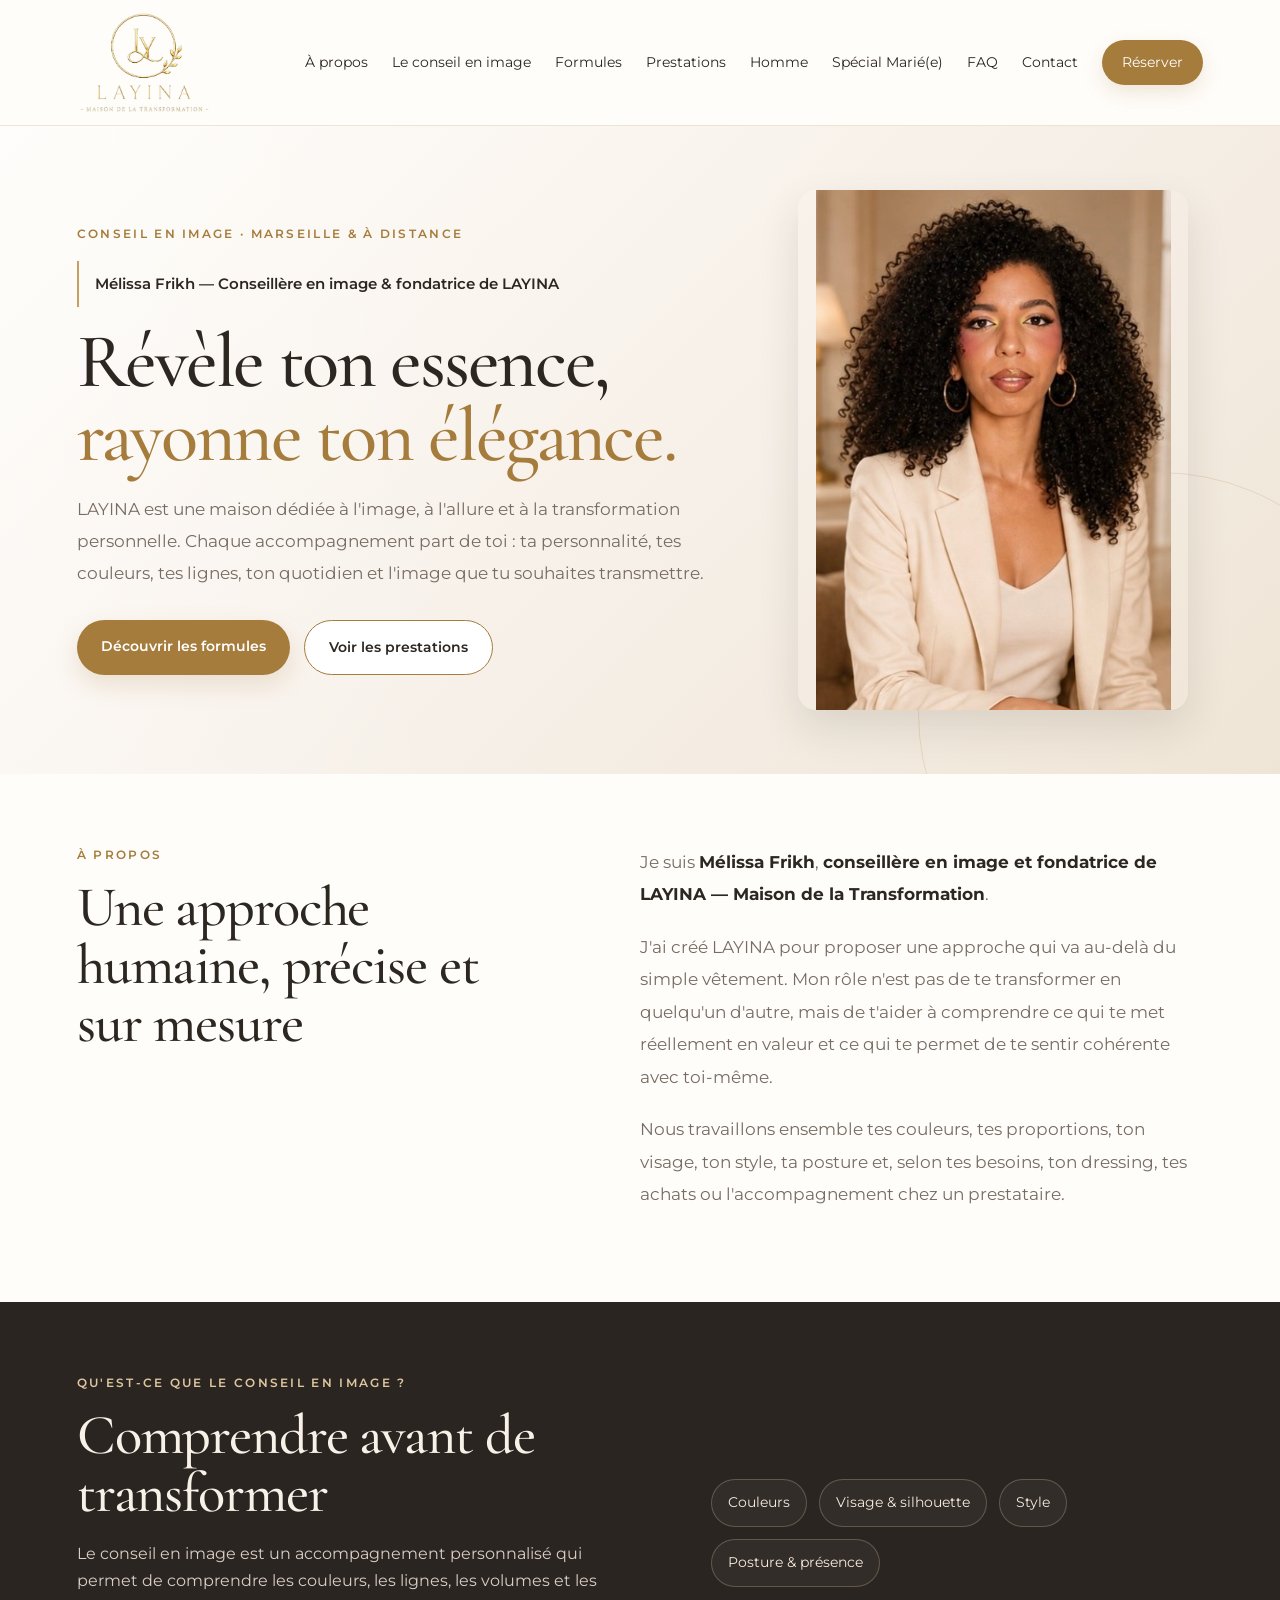
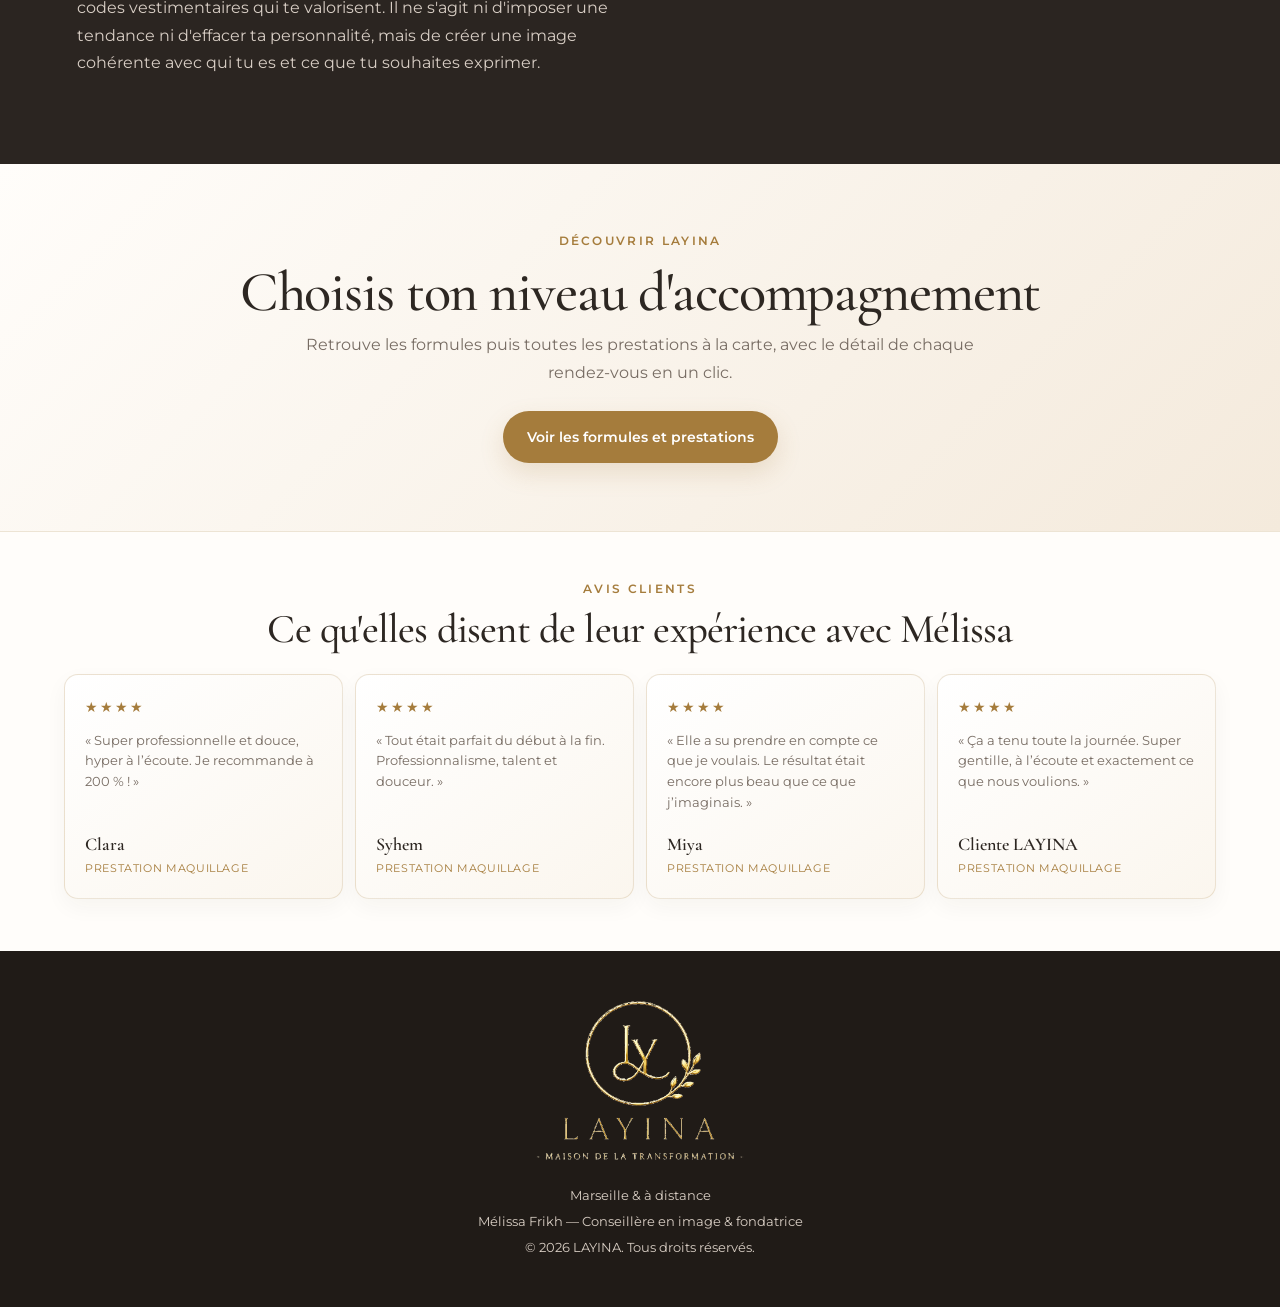
==== commit bcfde7fe: "Ajoute Homme au menu principal" ====
--- a/index.html
+++ b/index.html
@@ -1 +1 @@
-<!doctype html><html lang="fr"><head><meta charset="utf-8"><meta name="viewport" content="width=device-width,initial-scale=1"><meta name="description" content="LAYINA, Maison de la Transformation à Marseille. Conseil en image sur mesure par Mélissa Frikh."><title>LAYINA — Maison de la Transformation</title><link rel="preconnect" href="https://fonts.googleapis.com"><link rel="preconnect" href="https://fonts.gstatic.com" crossorigin><link href="https://fonts.googleapis.com/css2?family=Cormorant+Garamond:wght@500;600&family=Montserrat:wght@400;500;600&display=swap" rel="stylesheet"><link rel="stylesheet" href="styles.css"><link rel="stylesheet" href="premium.css"><link rel="stylesheet" href="site-additions.css"></head><body><header class="site-header"><a class="wordmark logo-link" href="index.html" aria-label="LAYINA — Accueil"><img class="header-logo" src="assets/logo-layina.png" alt="LAYINA — Maison de la transformation"></a><button class="menu-button" type="button" aria-label="Ouvrir le menu">☰</button><nav><a href="#apropos">À propos</a><a href="#conseil">Le conseil en image</a><a href="prestations.html#formules">Formules</a><a href="prestations.html#prestations">Prestations</a><a href="mariage.html">Spécial Marié(e)</a><a href="faq.html">FAQ</a><a href="faq.html#contact">Contact</a><a class="nav-cta" href="https://calendly.com/layina_maison" target="_blank" rel="noopener">Réserver</a></nav></header><main><section class="hero" id="accueil"><div class="hero-copy"><p class="eyebrow">Conseil en image · Marseille & à distance</p><p class="founder-line">Mélissa Frikh — Conseillère en image & fondatrice de LAYINA</p><h1>Révèle ton essence,<br><em>rayonne ton élégance.</em></h1><p class="hero-lead">LAYINA est une maison dédiée à l'image, à l'allure et à la transformation personnelle. Chaque accompagnement part de toi : ta personnalité, tes couleurs, tes lignes, ton quotidien et l'image que tu souhaites transmettre.</p><div class="hero-actions"><a class="button primary" href="prestations.html#formules">Découvrir les formules</a><a class="button secondary" href="prestations.html#prestations">Voir les prestations</a></div></div><div class="hero-photo-wrap"><img class="hero-photo" src="assets/photo-accueil.jpg" alt="Mélissa Frikh — Fondatrice de LAYINA"></div></section><section class="about section compact-section" id="apropos"><div class="about-heading"><p class="eyebrow">À propos</p><h2>Une approche humaine, précise et sur mesure</h2></div><div class="about-copy"><p>Je suis <strong>Mélissa Frikh</strong>, <strong>conseillère en image et fondatrice de LAYINA — Maison de la Transformation</strong>.</p><p>J'ai créé LAYINA pour proposer une approche qui va au-delà du simple vêtement. Mon rôle n'est pas de te transformer en quelqu'un d'autre, mais de t'aider à comprendre ce qui te met réellement en valeur et ce qui te permet de te sentir cohérente avec toi-même.</p><p>Nous travaillons ensemble tes couleurs, tes proportions, ton visage, ton style, ta posture et, selon tes besoins, ton dressing, tes achats ou l'accompagnement chez un prestataire.</p></div></section><section class="editorial section compact-section" id="conseil"><div class="editorial-intro"><p class="eyebrow">Qu'est-ce que le conseil en image ?</p><h2>Comprendre avant de transformer</h2><p>Le conseil en image est un accompagnement personnalisé qui permet de comprendre les couleurs, les lignes, les volumes et les codes vestimentaires qui te valorisent. Il ne s'agit ni d'imposer une tendance ni d'effacer ta personnalité, mais de créer une image cohérente avec qui tu es et ce que tu souhaites exprimer.</p></div><div class="editorial-points"><span>Couleurs</span><span>Visage & silhouette</span><span>Style</span><span>Posture & présence</span></div></section><section class="home-cta"><p class="eyebrow">Découvrir LAYINA</p><h2>Choisis ton niveau d'accompagnement</h2><p>Retrouve les formules puis toutes les prestations à la carte, avec le détail de chaque rendez-vous en un clic.</p><a class="button primary" href="prestations.html">Voir les formules et prestations</a></section><section class="reviews" id="avis"><div class="reviews-inner"><div class="reviews-heading"><p class="eyebrow">Avis clients</p><h2>Ce qu'elles disent de leur expérience avec Mélissa</h2></div><div class="reviews-grid"><article class="review-card"><span class="review-stars">★★★★</span><p>« Super professionnelle et douce, hyper à l’écoute. Je recommande à 200 % ! »</p><strong>Clara</strong><small>Prestation maquillage</small></article><article class="review-card"><span class="review-stars">★★★★</span><p>« Tout était parfait du début à la fin. Professionnalisme, talent et douceur. »</p><strong>Syhem</strong><small>Prestation maquillage</small></article><article class="review-card"><span class="review-stars">★★★★</span><p>« Elle a su prendre en compte ce que je voulais. Le résultat était encore plus beau que ce que j’imaginais. »</p><strong>Miya</strong><small>Prestation maquillage</small></article><article class="review-card"><span class="review-stars">★★★★</span><p>« Ça a tenu toute la journée. Super gentille, à l’écoute et exactement ce que nous voulions. »</p><strong>Cliente LAYINA</strong><small>Prestation maquillage</small></article></div></div></section></main><footer><div class="footer-logo-wrap"><img class="footer-logo" src="assets/logo-layina.png" alt="LAYINA — Maison de la transformation"></div><p>Marseille & à distance</p><p>Mélissa Frikh — Conseillère en image & fondatrice</p><p>© <span id="year"></span> LAYINA. Tous droits réservés.</p></footer><script src="script.js"></script></body></html>+<!doctype html><html lang="fr"><head><meta charset="utf-8"><meta name="viewport" content="width=device-width,initial-scale=1"><meta name="description" content="LAYINA, Maison de la Transformation à Marseille. Conseil en image sur mesure par Mélissa Frikh."><title>LAYINA — Maison de la Transformation</title><link rel="preconnect" href="https://fonts.googleapis.com"><link rel="preconnect" href="https://fonts.gstatic.com" crossorigin><link href="https://fonts.googleapis.com/css2?family=Cormorant+Garamond:wght@500;600&family=Montserrat:wght@400;500;600&display=swap" rel="stylesheet"><link rel="stylesheet" href="styles.css"><link rel="stylesheet" href="premium.css"><link rel="stylesheet" href="site-additions.css"></head><body><header class="site-header"><a class="wordmark logo-link" href="index.html" aria-label="LAYINA — Accueil"><img class="header-logo" src="assets/logo-layina.png" alt="LAYINA — Maison de la transformation"></a><button class="menu-button" type="button" aria-label="Ouvrir le menu">☰</button><nav><a href="#apropos">À propos</a><a href="#conseil">Le conseil en image</a><a href="prestations.html#formules">Formules</a><a href="prestations.html#prestations">Prestations</a><a href="homme.html">Homme</a><a href="mariage.html">Spécial Marié(e)</a><a href="faq.html">FAQ</a><a href="faq.html#contact">Contact</a><a class="nav-cta" href="https://calendly.com/layina_maison" target="_blank" rel="noopener">Réserver</a></nav></header><main><section class="hero" id="accueil"><div class="hero-copy"><p class="eyebrow">Conseil en image · Marseille & à distance</p><p class="founder-line">Mélissa Frikh — Conseillère en image & fondatrice de LAYINA</p><h1>Révèle ton essence,<br><em>rayonne ton élégance.</em></h1><p class="hero-lead">LAYINA est une maison dédiée à l'image, à l'allure et à la transformation personnelle. Chaque accompagnement part de toi : ta personnalité, tes couleurs, tes lignes, ton quotidien et l'image que tu souhaites transmettre.</p><div class="hero-actions"><a class="button primary" href="prestations.html#formules">Découvrir les formules</a><a class="button secondary" href="prestations.html#prestations">Voir les prestations</a></div></div><div class="hero-photo-wrap"><img class="hero-photo" src="assets/photo-accueil.jpg" alt="Mélissa Frikh — Fondatrice de LAYINA"></div></section><section class="about section compact-section" id="apropos"><div class="about-heading"><p class="eyebrow">À propos</p><h2>Une approche humaine, précise et sur mesure</h2></div><div class="about-copy"><p>Je suis <strong>Mélissa Frikh</strong>, <strong>conseillère en image et fondatrice de LAYINA — Maison de la Transformation</strong>.</p><p>J'ai créé LAYINA pour proposer une approche qui va au-delà du simple vêtement. Mon rôle n'est pas de te transformer en quelqu'un d'autre, mais de t'aider à comprendre ce qui te met réellement en valeur et ce qui te permet de te sentir cohérente avec toi-même.</p><p>Nous travaillons ensemble tes couleurs, tes proportions, ton visage, ton style, ta posture et, selon tes besoins, ton dressing, tes achats ou l'accompagnement chez un prestataire.</p></div></section><section class="editorial section compact-section" id="conseil"><div class="editorial-intro"><p class="eyebrow">Qu'est-ce que le conseil en image ?</p><h2>Comprendre avant de transformer</h2><p>Le conseil en image est un accompagnement personnalisé qui permet de comprendre les couleurs, les lignes, les volumes et les codes vestimentaires qui te valorisent. Il ne s'agit ni d'imposer une tendance ni d'effacer ta personnalité, mais de créer une image cohérente avec qui tu es et ce que tu souhaites exprimer.</p></div><div class="editorial-points"><span>Couleurs</span><span>Visage & silhouette</span><span>Style</span><span>Posture & présence</span></div></section><section class="home-cta"><p class="eyebrow">Découvrir LAYINA</p><h2>Choisis ton niveau d'accompagnement</h2><p>Retrouve les formules puis toutes les prestations à la carte, avec le détail de chaque rendez-vous en un clic.</p><a class="button primary" href="prestations.html">Voir les formules et prestations</a></section><section class="reviews" id="avis"><div class="reviews-inner"><div class="reviews-heading"><p class="eyebrow">Avis clients</p><h2>Ce qu'elles disent de leur expérience avec Mélissa</h2></div><div class="reviews-grid"><article class="review-card"><span class="review-stars">★★★★</span><p>« Super professionnelle et douce, hyper à l’écoute. Je recommande à 200 % ! »</p><strong>Clara</strong><small>Prestation maquillage</small></article><article class="review-card"><span class="review-stars">★★★★</span><p>« Tout était parfait du début à la fin. Professionnalisme, talent et douceur. »</p><strong>Syhem</strong><small>Prestation maquillage</small></article><article class="review-card"><span class="review-stars">★★★★</span><p>« Elle a su prendre en compte ce que je voulais. Le résultat était encore plus beau que ce que j’imaginais. »</p><strong>Miya</strong><small>Prestation maquillage</small></article><article class="review-card"><span class="review-stars">★★★★</span><p>« Ça a tenu toute la journée. Super gentille, à l’écoute et exactement ce que nous voulions. »</p><strong>Cliente LAYINA</strong><small>Prestation maquillage</small></article></div></div></section></main><footer><div class="footer-logo-wrap"><img class="footer-logo" src="assets/logo-layina.png" alt="LAYINA — Maison de la transformation"></div><p>Marseille & à distance</p><p>Mélissa Frikh — Conseillère en image & fondatrice</p><p>© <span id="year"></span> LAYINA. Tous droits réservés.</p></footer><script src="script.js"></script></body></html>
--- a/site-additions.css
+++ b/site-additions.css
@@ -8,7 +8,12 @@
 
 /* Harmonisation mobile */
 a,button,summary,.package,.accordion-list details,.faq-list details,.review-card,.contact-form,.form-field input,.form-field select,.form-field textarea{-webkit-tap-highlight-color:transparent}
-@media(max-width:900px){.site-header .wordmark{width:190px!important;height:88px!important}.site-header .header-logo{width:190px!important;height:88px!important;max-width:190px!important;max-height:88px!important}.footer-logo{width:190px!important;max-width:190px!important}.package,.accordion-list details,.faq-list details,.review-card,.contact-form{border-color:var(--line)!important}.form-field input,.form-field select,.form-field textarea{border-color:rgba(45,39,34,.18)!important}.form-field input:focus,.form-field select:focus,.form-field textarea:focus{border-color:var(--gold2)!important;box-shadow:0 0 0 3px rgba(165,124,60,.10)!important}}
+@media(max-width:900px){.site-header .wordmark{width:190px!important;height:88px!important}.site-header .header-logo{width:190px!important;height:88px!important;max-width:190px!important;max-height:88px!important}.footer-logo{width:190px!important;max-width:190px!important}.package,.accordion-list details,.faq-list details,.review-card,.contact-form{border-color:var(--line)!important}.form-field input,.form-field select,.form-field textarea{border-color:rgba(45,39,34,.18)!important}.form-field input:focus,.form-field select,.form-field textarea:focus{border-color:var(--gold2)!important;box-shadow:0 0 0 3px rgba(165,124,60,.10)!important}}
 
 /* Téléphone uniquement : petite photo juste sous la ligne Mélissa Frikh */
 @media(max-width:600px){.site-header .wordmark{width:170px!important;height:78px!important}.site-header .header-logo{width:170px!important;height:78px!important;max-width:170px!important;max-height:78px!important}.footer-logo{width:170px!important;max-width:170px!important}.package,.accordion-list details,.faq-list details,.review-card,.contact-form{border:1px solid var(--line)!important}.hero{display:flex!important;flex-direction:column!important;align-items:stretch!important;gap:0!important;min-height:auto!important;padding:40px 20px 46px!important}.hero-copy{display:contents!important}.hero .eyebrow{order:1}.hero .founder-line{order:2}.hero>.hero-photo-wrap{order:3!important;width:100%!important;display:flex!important;justify-content:center!important;align-items:center!important;margin:10px 0 18px!important}.hero>.hero-photo-wrap .hero-photo{width:150px!important;max-width:45vw!important;height:auto!important;max-height:none!important;margin:0 auto!important;border-radius:12px!important;object-fit:contain!important}.hero h1{order:4!important;margin-top:0!important}.hero .hero-lead{order:5!important}.hero .hero-actions{order:6!important}}
+
+/* Page Spécial Mariés */
+.wedding-page{background:#fbf8f2;color:#2e241d}.wedding-page .site-header{background:rgba(255,253,249,.97);border-bottom:1px solid rgba(153,111,59,.14)}.wedding-page .site-header nav a[aria-current="page"]{color:#9f6d34;border-bottom:1px solid #b78a50}.wedding-hero{min-height:650px;display:flex;align-items:center;padding:72px 7vw;position:relative;isolation:isolate;background-image:linear-gradient(90deg,rgba(30,21,16,.68) 0%,rgba(30,21,16,.48) 37%,rgba(30,21,16,.12) 68%,rgba(30,21,16,.03) 100%),url("assets/mariage-plage.jpeg?v=20260908-premium");background-size:cover;background-position:center 54%;overflow:hidden}.wedding-hero:after{content:"";position:absolute;inset:0;z-index:-1;background:linear-gradient(180deg,rgba(12,8,6,.02),rgba(12,8,6,.22))}.wedding-hero-copy{max-width:690px;text-align:center;color:#fff}.wedding-hero-logo{width:250px;max-width:58vw;filter:brightness(0) invert(1);opacity:.94;margin:0 auto 18px;display:block}.wedding-rule{display:block;width:56px;height:1px;background:rgba(255,255,255,.78);margin:15px auto 20px}.wedding-rule.short{width:42px;margin-top:22px}.wedding-hero h1{font-family:"Cormorant Garamond",Georgia,serif;font-size:clamp(3.6rem,7vw,6.7rem);font-weight:500;letter-spacing:.03em;line-height:.92;margin:0;text-shadow:0 4px 24px rgba(0,0,0,.2)}.wedding-subtitle{font-family:"Cormorant Garamond",Georgia,serif;font-size:clamp(1.25rem,2vw,1.7rem);text-transform:uppercase;letter-spacing:.12em;line-height:1.5;margin:24px 0 0}.wedding-quote{font-family:"Cormorant Garamond",Georgia,serif;font-size:1.35rem;font-style:italic;line-height:1.45;margin:0}.wedding-signature{font-family:Montserrat,Arial,sans-serif;font-size:.78rem;letter-spacing:.22em;text-transform:uppercase;margin-top:14px}.wedding-services{padding:70px 5vw 25px;max-width:1500px;margin:auto}.wedding-heading{text-align:center;max-width:900px;margin:0 auto 38px}.wedding-heading.compact{margin-bottom:28px}.wedding-heading h2{text-transform:uppercase;font-size:clamp(2.4rem,4.6vw,4.2rem);letter-spacing:.035em;margin:4px 0 6px}.wedding-heading p:last-child{font-size:.82rem;letter-spacing:.24em;text-transform:uppercase;color:#705d50}.wedding-switch{display:flex;justify-content:center;gap:12px;margin:-6px auto 48px}.wedding-switch a{border:1px solid rgba(153,111,59,.28);padding:10px 24px;border-radius:999px;font-size:.78rem;letter-spacing:.08em;text-transform:uppercase;background:#fffaf4}.wedding-switch a.active,.wedding-switch a:hover{background:#a8753d;color:#fff}.wedding-service-block{scroll-margin-top:130px}.wedding-service-block.groom{padding-top:82px;border-top:1px solid rgba(153,111,59,.18);margin-top:70px}.wedding-block-title{display:flex;align-items:center;gap:24px;margin:28px 0 16px}.wedding-block-title h3{font-family:"Cormorant Garamond",Georgia,serif;font-size:1.85rem;font-weight:500;text-transform:uppercase;white-space:nowrap;margin:0}.wedding-block-title span{height:1px;flex:1;background:linear-gradient(90deg,#a8753d,rgba(168,117,61,.2))}.wedding-card-grid{display:grid;grid-template-columns:repeat(3,minmax(0,1fr));gap:16px}.wedding-card-grid.beauty{grid-template-columns:repeat(3,minmax(0,1fr))}.wedding-card{background:rgba(255,253,249,.9);border:1px solid rgba(167,120,67,.26);border-radius:14px;box-shadow:0 7px 22px rgba(87,58,33,.03);overflow:hidden}.wedding-card summary{list-style:none;cursor:pointer;display:grid;grid-template-columns:52px 1fr 34px;align-items:center;gap:12px;padding:19px 18px;min-height:110px}.wedding-card summary::-webkit-details-marker{display:none}.wedding-icon{font-family:"Cormorant Garamond",Georgia,serif;font-size:2.2rem;color:#9d6b32;text-align:center;line-height:1}.wedding-card-text{display:flex;flex-direction:column;gap:7px}.wedding-card-text strong{font-family:"Cormorant Garamond",Georgia,serif;font-size:1.24rem;font-weight:600;line-height:1.15}.wedding-card-text small{font-family:"Cormorant Garamond",Georgia,serif;font-size:1.25rem;color:#9d6b32}.wedding-card .plus{width:30px;height:30px;border:1px solid rgba(157,107,50,.4);border-radius:50%;display:flex;align-items:center;justify-content:center;color:#9d6b32;font-size:1.2rem}.wedding-card[open] .plus{transform:rotate(45deg)}.wedding-card>p{margin:0;padding:0 22px 20px 82px;color:#715f51;font-size:.86rem;line-height:1.6}.wedding-wide{width:100%}.wedding-wide summary{grid-template-columns:64px 1fr 34px}.wedding-packages{padding:88px 0 26px}.wedding-package-grid{display:grid;grid-template-columns:repeat(3,minmax(0,1fr));gap:22px}.wedding-package{position:relative;background:#fffdfa;border:1px solid rgba(167,120,67,.25);border-radius:17px;padding:34px 30px;box-shadow:0 14px 42px rgba(79,49,28,.045)}.wedding-package.featured{background:linear-gradient(180deg,#fffaf2,#f5e8d5);border-color:rgba(167,120,67,.5);transform:translateY(-7px)}.wedding-package .package-kicker,.wedding-badge{font-size:.72rem;letter-spacing:.16em;text-transform:uppercase;color:#9f6d34}.wedding-badge{display:inline-block;border:1px solid rgba(159,109,52,.34);padding:6px 11px;border-radius:999px}.wedding-package h3{font-size:2rem;margin:12px 0 4px}.wedding-price{font-family:"Cormorant Garamond",Georgia,serif;font-size:2.5rem;color:#9a6630;margin-bottom:18px}.wedding-package ul{padding-left:18px;margin:0}.wedding-package li{margin:8px 0;line-height:1.45;color:#5e5046;font-size:.9rem}.wedding-disclaimer{max-width:900px;margin:35px auto 0;text-align:center;color:#76665c;font-size:.82rem;line-height:1.6}.wedding-cta{margin:80px 0 35px;padding:34px 42px;border-radius:17px;background:linear-gradient(90deg,#f2e4d3,#ead4b7);display:flex;align-items:center;justify-content:space-between;gap:30px}.wedding-cta .eyebrow{margin-bottom:8px}.wedding-cta h2{font-size:1.8rem;margin:0}.wedding-cta .button{white-space:nowrap}.wedding-page footer{background:#2f261f;color:#f8efe4}.wedding-page footer p{color:#e9ded1}
+@media(max-width:980px){.wedding-card-grid,.wedding-card-grid.beauty,.wedding-package-grid{grid-template-columns:repeat(2,minmax(0,1fr))}.wedding-package.featured{transform:none}.wedding-hero{min-height:590px;background-position:58% center}.wedding-hero-copy{max-width:560px}}
+@media(max-width:700px){.wedding-hero{min-height:530px;padding:54px 22px;background-image:linear-gradient(90deg,rgba(30,21,16,.72),rgba(30,21,16,.42)),url("assets/mariage-plage.jpeg?v=20260908-premium");background-position:60% center}.wedding-hero-copy{text-align:left;max-width:88%}.wedding-hero-logo{width:180px;margin-left:0;filter:brightness(0) invert(1)}.wedding-rule{margin-left:0}.wedding-hero h1{font-size:clamp(3rem,15vw,4.8rem)}.wedding-subtitle{font-size:1.08rem;letter-spacing:.08em}.wedding-quote{font-size:1.16rem}.wedding-services{padding:54px 20px 20px}.wedding-heading h2{font-size:2.7rem}.wedding-heading p:last-child{font-size:.7rem;letter-spacing:.14em}.wedding-switch{margin-bottom:36px}.wedding-card-grid,.wedding-card-grid.beauty,.wedding-package-grid{grid-template-columns:1fr}.wedding-block-title{gap:14px}.wedding-block-title h3{font-size:1.5rem}.wedding-card summary{min-height:96px;padding:16px 14px;grid-template-columns:44px 1fr 30px}.wedding-card-text strong{font-size:1.15rem}.wedding-card>p{padding:0 18px 18px 70px}.wedding-package{padding:28px 24px}.wedding-packages{padding-top:65px}.wedding-service-block.groom{padding-top:62px;margin-top:58px}.wedding-cta{padding:28px 24px;flex-direction:column;align-items:flex-start;margin-top:60px}.wedding-cta h2{font-size:1.55rem}}
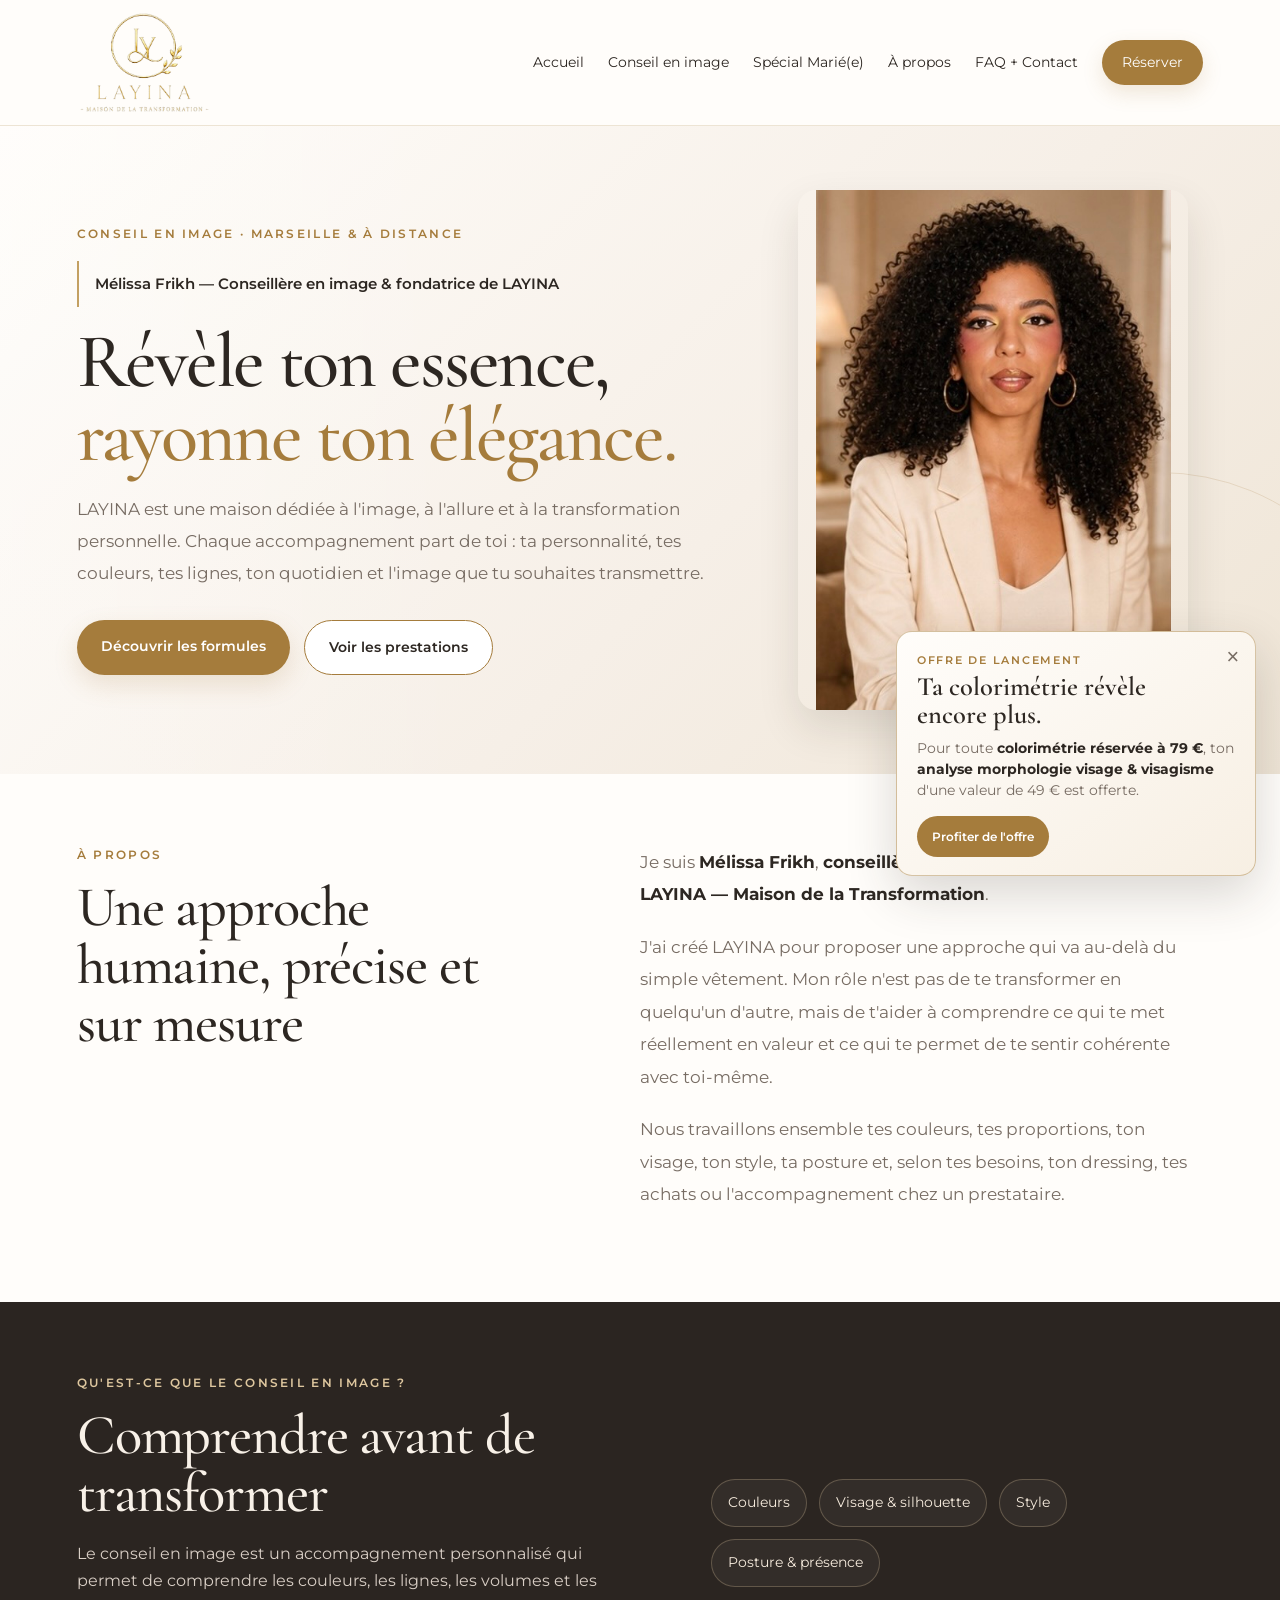
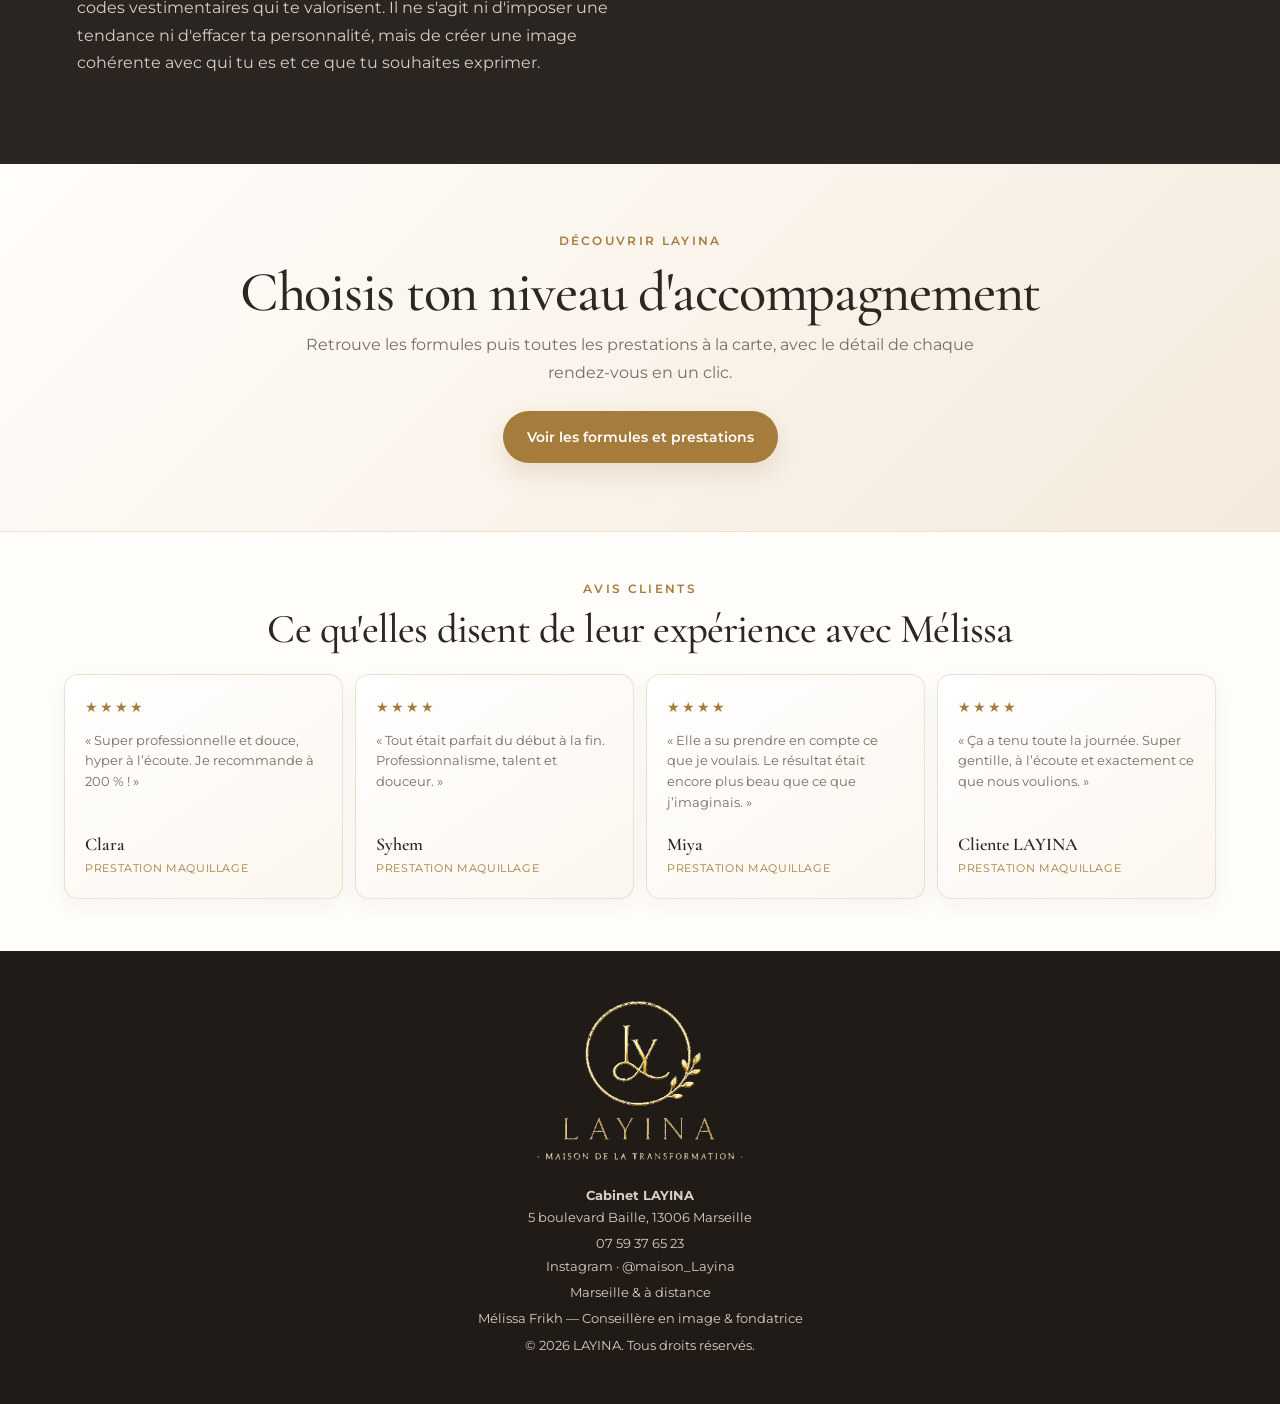
==== commit 924ce23e: "Ajoute une offre de lancement éphémère sur l'accueil" ====
--- a/index.html
+++ b/index.html
@@ -1 +1 @@
-<!doctype html><html lang="fr"><head><meta charset="utf-8"><meta name="viewport" content="width=device-width,initial-scale=1"><meta name="description" content="LAYINA, Maison de la Transformation à Marseille. Conseil en image sur mesure par Mélissa Frikh."><title>LAYINA — Maison de la Transformation</title><link rel="preconnect" href="https://fonts.googleapis.com"><link rel="preconnect" href="https://fonts.gstatic.com" crossorigin><link href="https://fonts.googleapis.com/css2?family=Cormorant+Garamond:wght@500;600&family=Montserrat:wght@400;500;600&display=swap" rel="stylesheet"><link rel="stylesheet" href="styles.css"><link rel="stylesheet" href="premium.css"><link rel="stylesheet" href="site-additions.css"></head><body><header class="site-header"><a class="wordmark logo-link" href="index.html" aria-label="LAYINA — Accueil"><img class="header-logo" src="assets/logo-layina.png" alt="LAYINA — Maison de la transformation"></a><button class="menu-button" type="button" aria-label="Ouvrir le menu">☰</button><nav><a href="#apropos">À propos</a><a href="#conseil">Le conseil en image</a><a href="prestations.html#formules">Formules</a><a href="prestations.html#prestations">Prestations</a><a href="homme.html">Homme</a><a href="mariage.html">Spécial Marié(e)</a><a href="faq.html">FAQ</a><a href="faq.html#contact">Contact</a><a class="nav-cta" href="https://calendly.com/layina_maison" target="_blank" rel="noopener">Réserver</a></nav></header><main><section class="hero" id="accueil"><div class="hero-copy"><p class="eyebrow">Conseil en image · Marseille & à distance</p><p class="founder-line">Mélissa Frikh — Conseillère en image & fondatrice de LAYINA</p><h1>Révèle ton essence,<br><em>rayonne ton élégance.</em></h1><p class="hero-lead">LAYINA est une maison dédiée à l'image, à l'allure et à la transformation personnelle. Chaque accompagnement part de toi : ta personnalité, tes couleurs, tes lignes, ton quotidien et l'image que tu souhaites transmettre.</p><div class="hero-actions"><a class="button primary" href="prestations.html#formules">Découvrir les formules</a><a class="button secondary" href="prestations.html#prestations">Voir les prestations</a></div></div><div class="hero-photo-wrap"><img class="hero-photo" src="assets/photo-accueil.jpg" alt="Mélissa Frikh — Fondatrice de LAYINA"></div></section><section class="about section compact-section" id="apropos"><div class="about-heading"><p class="eyebrow">À propos</p><h2>Une approche humaine, précise et sur mesure</h2></div><div class="about-copy"><p>Je suis <strong>Mélissa Frikh</strong>, <strong>conseillère en image et fondatrice de LAYINA — Maison de la Transformation</strong>.</p><p>J'ai créé LAYINA pour proposer une approche qui va au-delà du simple vêtement. Mon rôle n'est pas de te transformer en quelqu'un d'autre, mais de t'aider à comprendre ce qui te met réellement en valeur et ce qui te permet de te sentir cohérente avec toi-même.</p><p>Nous travaillons ensemble tes couleurs, tes proportions, ton visage, ton style, ta posture et, selon tes besoins, ton dressing, tes achats ou l'accompagnement chez un prestataire.</p></div></section><section class="editorial section compact-section" id="conseil"><div class="editorial-intro"><p class="eyebrow">Qu'est-ce que le conseil en image ?</p><h2>Comprendre avant de transformer</h2><p>Le conseil en image est un accompagnement personnalisé qui permet de comprendre les couleurs, les lignes, les volumes et les codes vestimentaires qui te valorisent. Il ne s'agit ni d'imposer une tendance ni d'effacer ta personnalité, mais de créer une image cohérente avec qui tu es et ce que tu souhaites exprimer.</p></div><div class="editorial-points"><span>Couleurs</span><span>Visage & silhouette</span><span>Style</span><span>Posture & présence</span></div></section><section class="home-cta"><p class="eyebrow">Découvrir LAYINA</p><h2>Choisis ton niveau d'accompagnement</h2><p>Retrouve les formules puis toutes les prestations à la carte, avec le détail de chaque rendez-vous en un clic.</p><a class="button primary" href="prestations.html">Voir les formules et prestations</a></section><section class="reviews" id="avis"><div class="reviews-inner"><div class="reviews-heading"><p class="eyebrow">Avis clients</p><h2>Ce qu'elles disent de leur expérience avec Mélissa</h2></div><div class="reviews-grid"><article class="review-card"><span class="review-stars">★★★★</span><p>« Super professionnelle et douce, hyper à l’écoute. Je recommande à 200 % ! »</p><strong>Clara</strong><small>Prestation maquillage</small></article><article class="review-card"><span class="review-stars">★★★★</span><p>« Tout était parfait du début à la fin. Professionnalisme, talent et douceur. »</p><strong>Syhem</strong><small>Prestation maquillage</small></article><article class="review-card"><span class="review-stars">★★★★</span><p>« Elle a su prendre en compte ce que je voulais. Le résultat était encore plus beau que ce que j’imaginais. »</p><strong>Miya</strong><small>Prestation maquillage</small></article><article class="review-card"><span class="review-stars">★★★★</span><p>« Ça a tenu toute la journée. Super gentille, à l’écoute et exactement ce que nous voulions. »</p><strong>Cliente LAYINA</strong><small>Prestation maquillage</small></article></div></div></section></main><footer><div class="footer-logo-wrap"><img class="footer-logo" src="assets/logo-layina.png" alt="LAYINA — Maison de la transformation"></div><p>Marseille & à distance</p><p>Mélissa Frikh — Conseillère en image & fondatrice</p><p>© <span id="year"></span> LAYINA. Tous droits réservés.</p></footer><script src="script.js"></script></body></html>+<!doctype html><html lang="fr"><head><meta charset="utf-8"><meta name="viewport" content="width=device-width,initial-scale=1"><meta name="description" content="LAYINA, Maison de la Transformation à Marseille. Conseil en image sur mesure par Mélissa Frikh."><title>LAYINA — Maison de la Transformation</title><link rel="preconnect" href="https://fonts.googleapis.com"><link rel="preconnect" href="https://fonts.gstatic.com" crossorigin><link href="https://fonts.googleapis.com/css2?family=Cormorant+Garamond:wght@500;600&family=Montserrat:wght@400;500;600&display=swap" rel="stylesheet"><link rel="stylesheet" href="styles.css"><link rel="stylesheet" href="premium.css"><link rel="stylesheet" href="site-additions.css"><style>#launch-offer{position:fixed;right:24px;bottom:24px;z-index:9999;width:min(360px,calc(100vw - 32px));padding:20px 20px 18px;background:linear-gradient(145deg,#fffdfa,#f7efe3);border:1px solid rgba(165,124,60,.45);border-radius:16px;box-shadow:0 18px 50px rgba(45,39,34,.18);opacity:0;transform:translateY(18px);pointer-events:none;transition:opacity .35s ease,transform .35s ease;font-family:Montserrat,Arial,sans-serif}#launch-offer.show{opacity:1;transform:translateY(0);pointer-events:auto}#launch-offer.hide{opacity:0;transform:translateY(18px);pointer-events:none}#launch-offer .offer-kicker{margin:0 30px 6px 0;color:#a57c3c;font-size:.68rem;font-weight:600;letter-spacing:.16em;text-transform:uppercase}#launch-offer h3{margin:0 28px 8px 0;color:#2d2722;font-family:"Cormorant Garamond",Georgia,serif;font-size:1.65rem;line-height:1.05;font-weight:600}#launch-offer p{margin:0 0 14px;color:#776c63;font-size:.86rem;line-height:1.55}#launch-offer strong{color:#2d2722}#launch-offer .offer-button{display:inline-block;padding:10px 15px;border-radius:999px;background:#a57c3c;color:#fff;font-size:.78rem;font-weight:600}#launch-offer .offer-close{position:absolute;top:9px;right:11px;border:0;background:transparent;color:#776c63;font-size:1.35rem;line-height:1;cursor:pointer;padding:5px}@media(max-width:600px){#launch-offer{left:16px;right:16px;bottom:16px;width:auto;padding:18px 18px 16px}#launch-offer h3{font-size:1.5rem}}</style></head><body><aside id="launch-offer" aria-label="Offre de lancement"><button class="offer-close" type="button" aria-label="Fermer l'offre">×</button><p class="offer-kicker">Offre de lancement</p><h3>Ta colorimétrie révèle encore plus.</h3><p>Pour toute <strong>colorimétrie réservée à 79 €</strong>, ton <strong>analyse morphologie visage & visagisme</strong> d'une valeur de 49 € est offerte.</p><a class="offer-button" href="https://calendly.com/layina_maison/test-de-colorimetrie-1h" target="_blank" rel="noopener">Profiter de l'offre</a></aside><header class="site-header"><a class="wordmark logo-link" href="index.html" aria-label="LAYINA — Accueil"><img class="header-logo" src="assets/logo-layina.png" alt="LAYINA — Maison de la transformation"></a><button class="menu-button" type="button" aria-label="Ouvrir le menu">☰</button><nav><a href="#apropos">À propos</a><a href="#conseil">Le conseil en image</a><a href="prestations.html#formules">Formules</a><a href="prestations.html#prestations">Prestations</a><a href="homme.html">Homme</a><a href="mariage.html">Spécial Marié(e)</a><a href="faq.html">FAQ</a><a href="faq.html#contact">Contact</a><a class="nav-cta" href="https://calendly.com/layina_maison" target="_blank" rel="noopener">Réserver</a></nav></header><main><section class="hero" id="accueil"><div class="hero-copy"><p class="eyebrow">Conseil en image · Marseille & à distance</p><p class="founder-line">Mélissa Frikh — Conseillère en image & fondatrice de LAYINA</p><h1>Révèle ton essence,<br><em>rayonne ton élégance.</em></h1><p class="hero-lead">LAYINA est une maison dédiée à l'image, à l'allure et à la transformation personnelle. Chaque accompagnement part de toi : ta personnalité, tes couleurs, tes lignes, ton quotidien et l'image que tu souhaites transmettre.</p><div class="hero-actions"><a class="button primary" href="prestations.html#formules">Découvrir les formules</a><a class="button secondary" href="prestations.html#prestations">Voir les prestations</a></div></div><div class="hero-photo-wrap"><img class="hero-photo" src="assets/photo-accueil.jpg" alt="Mélissa Frikh — Fondatrice de LAYINA"></div></section><section class="about section compact-section" id="apropos"><div class="about-heading"><p class="eyebrow">À propos</p><h2>Une approche humaine, précise et sur mesure</h2></div><div class="about-copy"><p>Je suis <strong>Mélissa Frikh</strong>, <strong>conseillère en image et fondatrice de LAYINA — Maison de la Transformation</strong>.</p><p>J'ai créé LAYINA pour proposer une approche qui va au-delà du simple vêtement. Mon rôle n'est pas de te transformer en quelqu'un d'autre, mais de t'aider à comprendre ce qui te met réellement en valeur et ce qui te permet de te sentir cohérente avec toi-même.</p><p>Nous travaillons ensemble tes couleurs, tes proportions, ton visage, ton style, ta posture et, selon tes besoins, ton dressing, tes achats ou l'accompagnement chez un prestataire.</p></div></section><section class="editorial section compact-section" id="conseil"><div class="editorial-intro"><p class="eyebrow">Qu'est-ce que le conseil en image ?</p><h2>Comprendre avant de transformer</h2><p>Le conseil en image est un accompagnement personnalisé qui permet de comprendre les couleurs, les lignes, les volumes et les codes vestimentaires qui te valorisent. Il ne s'agit ni d'imposer une tendance ni d'effacer ta personnalité, mais de créer une image cohérente avec qui tu es et ce que tu souhaites exprimer.</p></div><div class="editorial-points"><span>Couleurs</span><span>Visage & silhouette</span><span>Style</span><span>Posture & présence</span></div></section><section class="home-cta"><p class="eyebrow">Découvrir LAYINA</p><h2>Choisis ton niveau d'accompagnement</h2><p>Retrouve les formules puis toutes les prestations à la carte, avec le détail de chaque rendez-vous en un clic.</p><a class="button primary" href="prestations.html">Voir les formules et prestations</a></section><section class="reviews" id="avis"><div class="reviews-inner"><div class="reviews-heading"><p class="eyebrow">Avis clients</p><h2>Ce qu'elles disent de leur expérience avec Mélissa</h2></div><div class="reviews-grid"><article class="review-card"><span class="review-stars">★★★★</span><p>« Super professionnelle et douce, hyper à l’écoute. Je recommande à 200 % ! »</p><strong>Clara</strong><small>Prestation maquillage</small></article><article class="review-card"><span class="review-stars">★★★★</span><p>« Tout était parfait du début à la fin. Professionnalisme, talent et douceur. »</p><strong>Syhem</strong><small>Prestation maquillage</small></article><article class="review-card"><span class="review-stars">★★★★</span><p>« Elle a su prendre en compte ce que je voulais. Le résultat était encore plus beau que ce que j’imaginais. »</p><strong>Miya</strong><small>Prestation maquillage</small></article><article class="review-card"><span class="review-stars">★★★★</span><p>« Ça a tenu toute la journée. Super gentille, à l’écoute et exactement ce que nous voulions. »</p><strong>Cliente LAYINA</strong><small>Prestation maquillage</small></article></div></div></section></main><footer><div class="footer-logo-wrap"><img class="footer-logo" src="assets/logo-layina.png" alt="LAYINA — Maison de la transformation"></div><p>Marseille & à distance</p><p>Mélissa Frikh — Conseillère en image & fondatrice</p><p>© <span id="year"></span> LAYINA. Tous droits réservés.</p></footer><script>(function(){const offer=document.getElementById('launch-offer');if(!offer)return;const close=()=>{offer.classList.remove('show');offer.classList.add('hide');setTimeout(()=>offer.remove(),400)};setTimeout(()=>offer.classList.add('show'),250);const timer=setTimeout(close,7500);const btn=offer.querySelector('.offer-close');if(btn)btn.addEventListener('click',()=>{clearTimeout(timer);close()});})();</script><script src="script.js"></script></body></html>
--- a/premium.css
+++ b/premium.css
@@ -3,6 +3,7 @@
 .button{transition:transform .2s ease,box-shadow .2s ease,background .2s ease}.button:hover{transform:translateY(-2px)}.primary{box-shadow:0 10px 24px rgba(165,124,60,.18)}.primary:hover{box-shadow:0 14px 30px rgba(165,124,60,.24)}.secondary:hover{background:#fbf6ee}
 .hero,.page-hero{isolation:isolate}.hero::before,.page-hero::before{content:"";position:absolute;inset:0;background:linear-gradient(90deg,rgba(255,255,255,.22),transparent 38%);pointer-events:none;z-index:0}.hero-copy,.page-hero>*{position:relative;z-index:1}
 .package{transition:transform .25s ease,box-shadow .25s ease,border-color .25s ease}.package:hover{transform:translateY(-4px);box-shadow:0 22px 48px rgba(52,39,24,.11);border-color:rgba(165,124,60,.36)}.package.featured:hover{transform:translateY(-10px)}
+.package-inclusions{display:grid;gap:9px;margin:18px 0 12px}.package-inclusion{display:flex;align-items:center;gap:12px;padding:12px 14px;border:1px solid rgba(165,124,60,.42);border-radius:10px;background:linear-gradient(135deg,#f7e6bf,#fff9ed 52%,#ead09a);box-shadow:0 8px 18px rgba(165,124,60,.12)}.package-inclusion .inclusion-icon{display:grid;place-items:center;flex:0 0 32px;width:32px;height:32px;font-size:1.35rem;color:#4b3520}.package-inclusion strong{display:block;color:#3b2919;font-family:"Cormorant Garamond",Georgia,serif;font-size:1.18rem;line-height:1;letter-spacing:.03em}.package-inclusion small{display:block;margin-top:4px;color:#745b3c;font-size:.62rem;line-height:1.25;letter-spacing:.1em;text-transform:uppercase}
 .accordion-list details{transition:border-color .2s ease,box-shadow .2s ease}.accordion-list details:hover{border-color:rgba(165,124,60,.38);box-shadow:0 10px 28px rgba(52,39,24,.065)}.accordion-list details[open]{border-color:rgba(165,124,60,.42)}
 .reviews{padding:48px 5vw 52px;background:var(--paper);border-top:1px solid var(--line)}.reviews-inner{max-width:1260px;margin:auto}.reviews-heading{text-align:center;max-width:760px;margin:0 auto 24px}.reviews-heading h2{font-size:clamp(2.1rem,3.2vw,3.3rem);margin:8px 0 0}.reviews-grid{display:grid;grid-template-columns:repeat(4,minmax(0,1fr));gap:12px}.review-card{display:flex;flex-direction:column;min-height:180px;padding:20px;background:linear-gradient(145deg,#fff,#fbf6ee);border:1px solid var(--line);border-radius:14px;box-shadow:0 8px 22px rgba(52,39,24,.045);transition:transform .2s ease,box-shadow .2s ease,border-color .2s ease}.review-card:hover{transform:translateY(-3px);box-shadow:0 14px 28px rgba(52,39,24,.07);border-color:rgba(165,124,60,.35)}.review-stars{display:block;margin-bottom:10px;color:var(--gold2);font-size:.9rem;letter-spacing:.14em}.review-card p{margin:0 0 16px;color:var(--muted);font-size:.84rem;line-height:1.55}.review-card strong{display:block;margin-top:auto;font-family:"Cormorant Garamond",Georgia,serif;font-size:1.12rem;font-weight:600;color:var(--ink)}.review-card small{display:block;margin-top:1px;color:var(--gold2);font-size:.66rem;letter-spacing:.06em;text-transform:uppercase}
 
@@ -13,6 +14,36 @@
 .wordmark{width:220px;height:105px;background:none!important;overflow:hidden;display:flex;align-items:center;flex:0 0 auto}.wordmark span,.wordmark small{position:absolute;left:-9999px}.header-logo{display:block;width:220px!important;height:105px!important;max-width:220px!important;max-height:105px!important;object-fit:contain;object-position:left center}.footer-logo-wrap{display:flex;justify-content:center;align-items:center;margin:0 auto 18px}.footer-logo{display:block;width:220px!important;height:auto!important;max-width:220px!important;max-height:220px!important;object-fit:contain}
 .hero{background:linear-gradient(90deg,#fffdfa 0%,#f6efe7 48%,rgba(246,239,231,.76) 60%,rgba(246,239,231,.12) 100%),url('assets/photo-accueil.jpg') right center/46% 100% no-repeat}.hero-copy{max-width:680px}
 
+/* Cohérence des couleurs sur écrans tactiles */
+a,button,summary{-webkit-tap-highlight-color:transparent}
+
 @media(max-width:1050px){.package.featured:hover{transform:translateY(-4px)}.services-accordion .accordion-list{grid-template-columns:repeat(2,minmax(0,1fr))}}
-@media(max-width:900px){.reviews-grid{grid-template-columns:none;grid-auto-flow:column;grid-auto-columns:minmax(245px,72vw);overflow-x:auto;padding:2px 2px 10px;scroll-snap-type:x proximity;overscroll-behavior-inline:contain}.review-card{scroll-snap-align:start}.reviews-grid::-webkit-scrollbar{height:5px}.reviews-grid::-webkit-scrollbar-thumb{background:rgba(165,124,60,.25);border-radius:99px}.hero{background:linear-gradient(180deg,rgba(255,253,250,.98) 0%,rgba(246,239,231,.94) 58%,rgba(246,239,231,.82) 100%),url('assets/photo-accueil.jpg') center/cover no-repeat}.hero-copy{max-width:760px}.wordmark{width:190px;height:88px}.header-logo{width:190px!important;height:88px!important;max-width:190px!important;max-height:88px!important}.footer-logo{width:190px!important;max-width:190px!important}}
-@media(max-width:600px){.reviews{padding:44px 20px 46px}.reviews-heading{margin-bottom:20px}.review-card{min-height:165px;padding:18px}.site-header nav a:not(.nav-cta)::after{display:none}.services-accordion .accordion-list{grid-template-columns:1fr}.services-accordion .service-image{height:235px}.services-accordion .accordion-list summary strong{font-size:1.35rem}.wordmark{width:170px;height:78px}.header-logo{width:170px!important;height:78px!important;max-width:170px!important;max-height:78px!important}.footer-logo{width:170px!important;max-width:170px!important}.package,.accordion-list details,.faq-list details,.contact-form{border-color:var(--line)!important;outline:none!important;-webkit-tap-highlight-color:transparent}.package:focus,.package:active,.accordion-list details:focus,.accordion-list details:active,.faq-list details:focus,.faq-list details:active{border-color:var(--line)!important;outline:none!important}}
+@media(max-width:900px){.reviews-grid{grid-template-columns:none;grid-auto-flow:column;grid-auto-columns:minmax(245px,72vw);overflow-x:auto;padding:2px 2px 10px;scroll-snap-type:x proximity;overscroll-behavior-inline:contain}.review-card{scroll-snap-align:start}.reviews-grid::-webkit-scrollbar{height:5px}.reviews-grid::-webkit-scrollbar-thumb{background:rgba(165,124,60,.25);border-radius:99px}.hero{background:linear-gradient(180deg,rgba(255,253,250,.98) 0%,rgba(246,239,231,.94) 58%,rgba(246,239,231,.82) 100%),url('assets/photo-accueil.jpg') center/cover no-repeat}.hero-copy{max-width:760px}.wordmark{width:190px;height:88px}.header-logo{width:190px!important;height:88px!important;max-width:190px!important;max-height:88px!important}.footer-logo{width:190px!important;max-width:190px!important}.site-header nav{background:rgba(255,253,250,.99)!important}.site-header nav a,.site-header nav a:link,.site-header nav a:visited,.site-header nav a:hover,.site-header nav a:active,.site-header nav a:focus{color:var(--ink)!important;background:transparent!important}.site-header nav .nav-cta,.site-header nav .nav-cta:link,.site-header nav .nav-cta:visited,.site-header nav .nav-cta:hover,.site-header nav .nav-cta:active,.site-header nav .nav-cta:focus{background:var(--gold2)!important;color:#fff!important;border-color:var(--gold2)!important;box-shadow:0 8px 20px rgba(165,124,60,.18)!important}.button.primary,.button.primary:link,.button.primary:visited,.button.primary:hover,.button.primary:active,.button.primary:focus{background:var(--gold2)!important;color:#fff!important}.package.featured a,.package.featured a:link,.package.featured a:visited,.package.featured a:hover,.package.featured a:active,.package.featured a:focus{background:var(--gold2)!important;color:#fff!important}}
+@media(max-width:600px){.reviews{padding:44px 20px 46px}.reviews-heading{margin-bottom:20px}.review-card{min-height:165px;padding:18px}.site-header nav a:not(.nav-cta)::after{display:none}.services-accordion .accordion-list{grid-template-columns:1fr}.services-accordion .service-image{height:235px}.services-accordion .accordion-list summary strong{font-size:1.35rem}.wordmark{width:170px;height:78px}.header-logo{width:170px!important;height:78px!important;max-width:170px!important;max-height:78px!important}.footer-logo{width:170px!important;max-width:170px!important}.package,.accordion-list details,.faq-list details,.contact-form{border-color:var(--line)!important;outline:none!important;-webkit-tap-highlight-color:transparent}.package:focus,.package:active,.accordion-list details:focus,.accordion-list details:active,.faq-list details:focus,.faq-list details:active{border-color:var(--line)!important;outline:none!important}.package-inclusion{padding:11px 12px}.package-inclusion strong{font-size:1.08rem}}
+
+/* Forfaits : masquer les valeurs de base et les économies */
+.packages-grid .package>.package-kicker:has(s),.packages-grid .package>h3+.package-kicker{display:none!important}
+.men-packages .men-package:first-child>.value,.men-packages .men-package:first-child>.saving{display:none!important}
+
+/* Mariage : retirer les pictogrammes des prestations à la carte uniquement */
+.wedding-service-block .wedding-card .wedding-icon{display:none!important}
+.wedding-service-block .wedding-card summary{grid-template-columns:1fr 34px!important;gap:12px!important}
+.wedding-service-block .wedding-card>p{padding-left:22px!important}
+.wedding-service-block .wedding-wide summary{grid-template-columns:1fr 34px!important}
+@media(max-width:700px){.wedding-service-block .wedding-card summary{grid-template-columns:1fr 30px!important}.wedding-service-block .wedding-card>p{padding-left:18px!important}}
+
+/* Mobile : conserver exactement le doré foncé des boutons ordinateur */
+@media(max-width:900px){
+  .packages-grid .package a,
+  .packages-grid .package a:link,
+  .packages-grid .package a:visited,
+  .packages-grid .package a:hover,
+  .packages-grid .package a:active,
+  .packages-grid .package a:focus{
+    background:#a57c3c!important;
+    border-color:#a57c3c!important;
+    color:#fff!important;
+    -webkit-text-fill-color:#fff!important;
+    box-shadow:none!important;
+  }
+}
